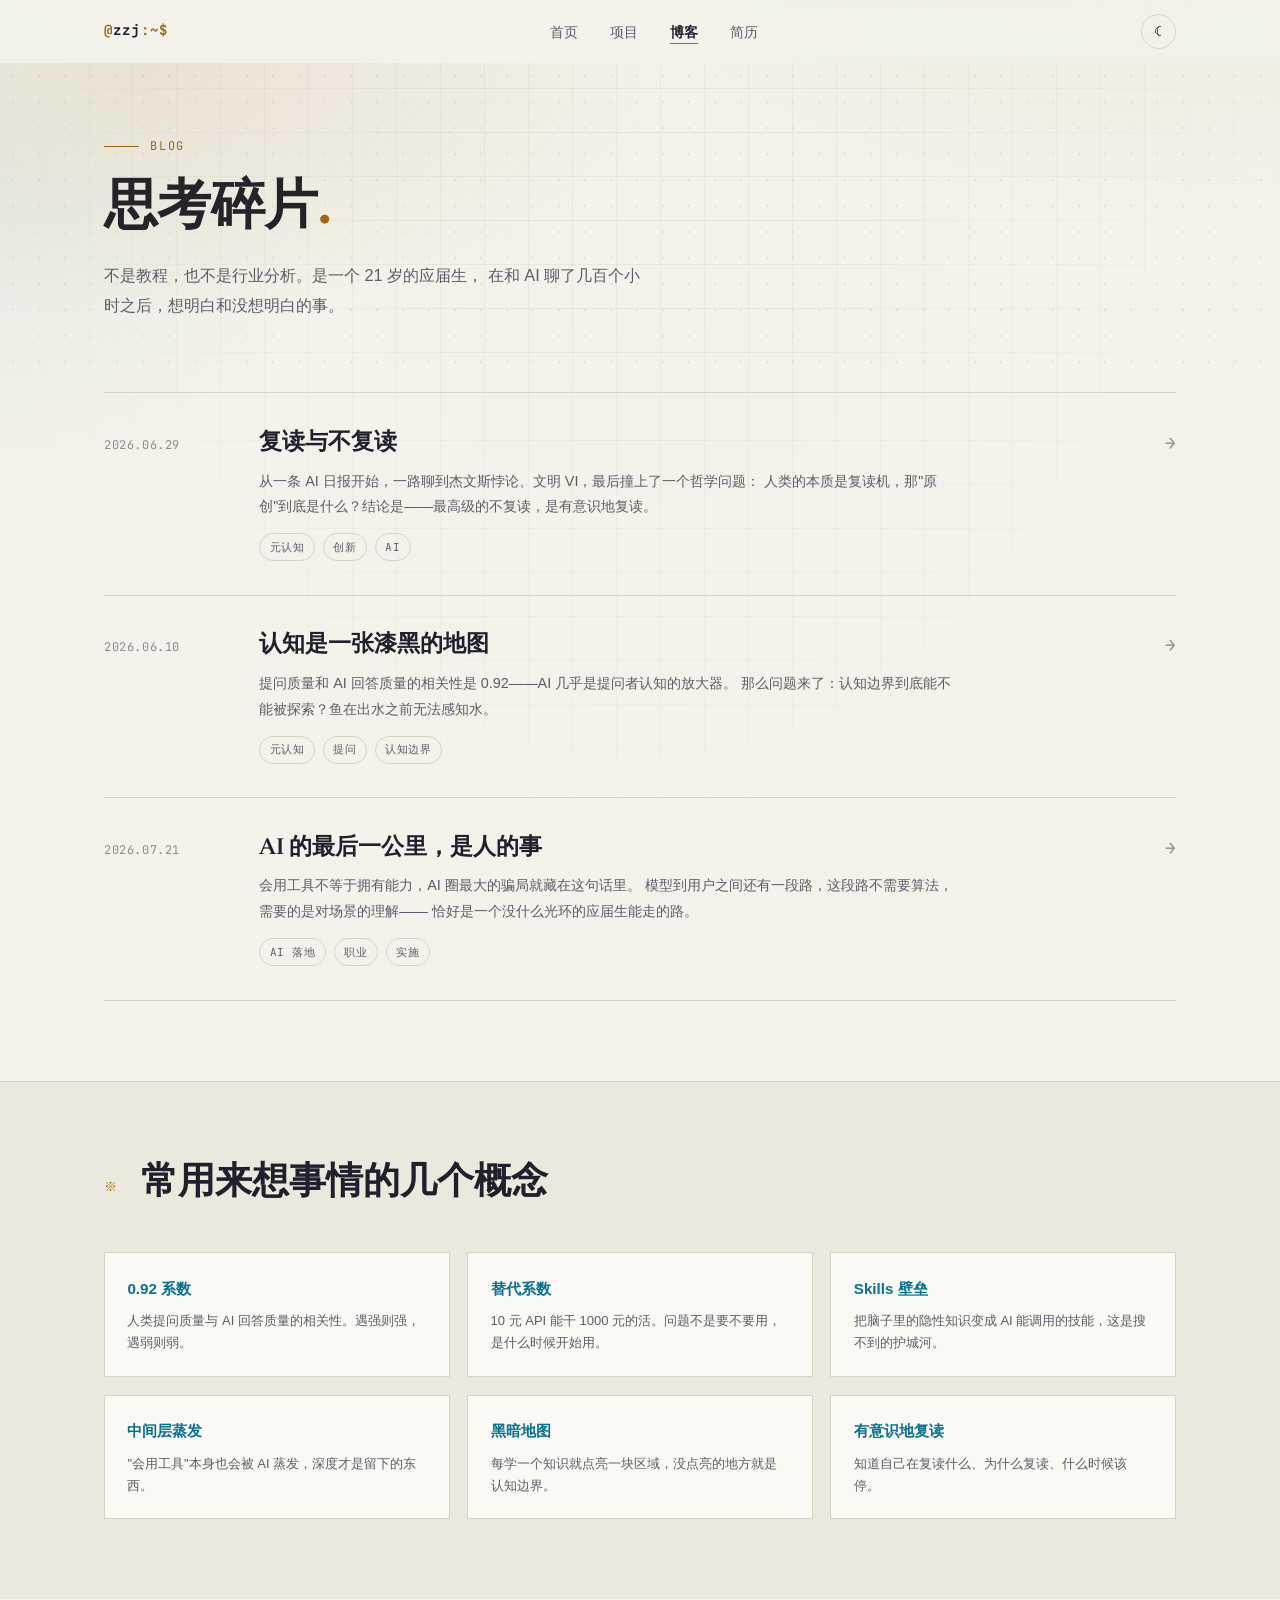
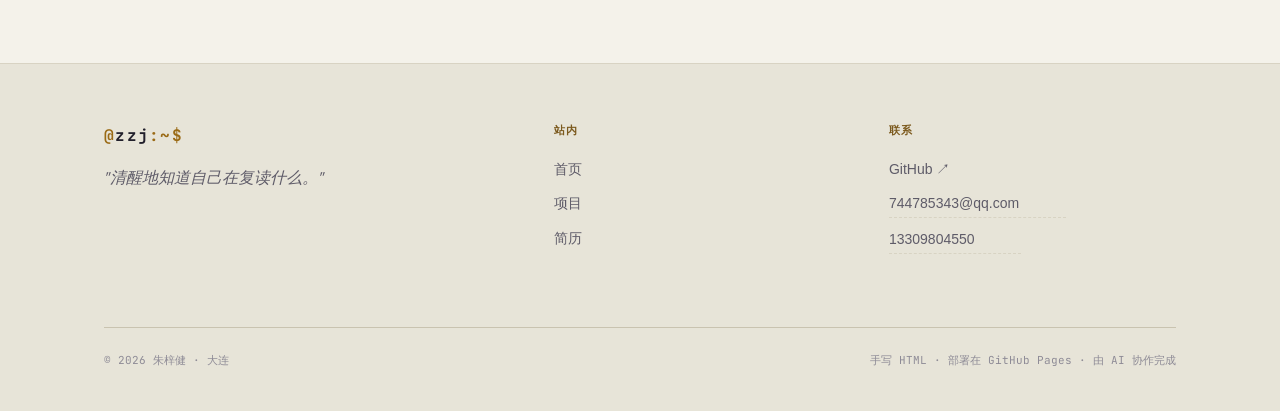
==== blog.html @ af749cda "feat: 默认白天模式 — head 启动脚本首屏前定主题，防闪烁" ====
<!DOCTYPE html>
<html lang="zh-CN">
<head>
<meta charset="UTF-8">
<meta name="viewport" content="width=device-width, initial-scale=1.0">
<title>博客 — 朱梓健</title>
<meta name="description" content="朱梓健的思考碎片：关于 AI、认知边界、复读与创新，以及一个普通人怎么在 Agent 时代找到自己的位置。">
<link rel="preconnect" href="https://fonts.googleapis.com">
<link rel="preconnect" href="https://fonts.gstatic.com" crossorigin>
<link href="https://fonts.googleapis.com/css2?family=Newsreader:ital,wght@0,500;0,600;1,400;1,500&family=JetBrains+Mono:wght@400;500;700&display=swap" rel="stylesheet">
<link rel="stylesheet" href="assets/style.css">
<script>
/* 主题启动：默认白天，记忆优先，?theme= 可强制预览（首屏渲染前执行，防闪烁） */
(function () {
  var t = null;
  try { t = localStorage.getItem("zzj-theme"); } catch (e) {}
  var q = new URLSearchParams(location.search).get("theme");
  document.documentElement.setAttribute("data-theme",
    (q === "light" || q === "dark") ? q : (t || "light"));
})();
</script>
</head>
<body data-page="blog">
<div id="progress"></div>

<nav class="nav">
  <div class="nav-inner">
    <a href="index.html" class="brand"><span class="at">@</span>zzj<span class="at">:~$</span></a>
    <ul class="nav-links">
      <li><a href="index.html" data-page="index">首页</a></li>
      <li><a href="projects.html" data-page="projects">项目</a></li>
      <li><a href="blog.html" data-page="blog">博客</a></li>
      <li><a href="resume.html" data-page="resume">简历</a></li>
    </ul>
    <button class="theme-toggle" id="theme-toggle" aria-label="切换黑白主题" title="切换黑白主题">
      <span class="icon i-moon">&#9790;</span><span class="icon i-sun">&#9728;</span>
    </button>
  </div>
</nav>

<header class="hero page-head">
  <div class="container">
    <p class="hero-eyebrow">Blog</p>
    <h1>思考碎片<span class="accent-dot">.</span></h1>
    <p class="hero-bio">
      不是教程，也不是行业分析。是一个 21 岁的应届生，
      在和 AI 聊了几百个小时之后，想明白和没想明白的事。
    </p>
  </div>
</header>

<section class="section flush">
  <div class="container">
    <ul class="post-list">
      <li class="reveal">
        <a href="blog/fudu.html">
          <div class="post-row">
            <span class="post-date">2026.06.29</span>
            <div>
              <h3>复读与不复读</h3>
              <p class="post-excerpt">
                从一条 AI 日报开始，一路聊到杰文斯悖论、文明 VI，最后撞上了一个哲学问题：
                人类的本质是复读机，那"原创"到底是什么？结论是——最高级的不复读，是有意识地复读。
              </p>
              <div class="post-tags"><span class="tag">元认知</span><span class="tag">创新</span><span class="tag">AI</span></div>
            </div>
            <span class="post-arrow">→</span>
          </div>
        </a>
      </li>
      <li class="reveal" style="--d:.1s">
        <a href="blog/map.html">
          <div class="post-row">
            <span class="post-date">2026.06.10</span>
            <div>
              <h3>认知是一张漆黑的地图</h3>
              <p class="post-excerpt">
                提问质量和 AI 回答质量的相关性是 0.92——AI 几乎是提问者认知的放大器。
                那么问题来了：认知边界到底能不能被探索？鱼在出水之前无法感知水。
              </p>
              <div class="post-tags"><span class="tag">元认知</span><span class="tag">提问</span><span class="tag">认知边界</span></div>
            </div>
            <span class="post-arrow">→</span>
          </div>
        </a>
      </li>
      <li class="reveal" style="--d:.2s">
        <a href="blog/last-mile.html">
          <div class="post-row">
            <span class="post-date">2026.07.21</span>
            <div>
              <h3>AI 的最后一公里，是人的事</h3>
              <p class="post-excerpt">
                会用工具不等于拥有能力，AI 圈最大的骗局就藏在这句话里。
                模型到用户之间还有一段路，这段路不需要算法，需要的是对场景的理解——
                恰好是一个没什么光环的应届生能走的路。
              </p>
              <div class="post-tags"><span class="tag">AI 落地</span><span class="tag">职业</span><span class="tag">实施</span></div>
            </div>
            <span class="post-arrow">→</span>
          </div>
        </a>
      </li>
    </ul>
  </div>
</section>

<section class="section tinted">
  <div class="container">
    <div class="sec-head reveal">
      <span class="sec-num">※</span>
      <h2 class="sec-title">常用来想事情的几个概念</h2>
    </div>
    <div class="concept-grid">
      <div class="concept reveal" style="--d:.02s"><h4>0.92 系数</h4><p>人类提问质量与 AI 回答质量的相关性。遇强则强，遇弱则弱。</p></div>
      <div class="concept reveal" style="--d:.06s"><h4>替代系数</h4><p>10 元 API 能干 1000 元的活。问题不是要不要用，是什么时候开始用。</p></div>
      <div class="concept reveal" style="--d:.1s"><h4>Skills 壁垒</h4><p>把脑子里的隐性知识变成 AI 能调用的技能，这是搜不到的护城河。</p></div>
      <div class="concept reveal" style="--d:.14s"><h4>中间层蒸发</h4><p>"会用工具"本身也会被 AI 蒸发，深度才是留下的东西。</p></div>
      <div class="concept reveal" style="--d:.18s"><h4>黑暗地图</h4><p>每学一个知识就点亮一块区域，没点亮的地方就是认知边界。</p></div>
      <div class="concept reveal" style="--d:.22s"><h4>有意识地复读</h4><p>知道自己在复读什么、为什么复读、什么时候该停。</p></div>
    </div>
  </div>
</section>

<footer class="footer">
  <div class="footer-inner">
    <div>
      <span class="brand"><span class="at">@</span>zzj<span class="at">:~$</span></span>
      <p class="footer-motto">"清醒地知道自己在复读什么。"</p>
    </div>
    <div>
      <h5>站内</h5>
      <ul>
        <li><a href="index.html">首页</a></li>
        <li><a href="projects.html">项目</a></li>
        <li><a href="resume.html">简历</a></li>
      </ul>
    </div>
    <div>
      <h5>联系</h5>
      <ul>
        <li><a href="https://github.com/SaltedFish-ZZJ" target="_blank" rel="noopener">GitHub ↗</a></li>
        <li><button class="copy-btn" data-copy="744785343@qq.com" title="点击复制邮箱">744785343@qq.com</button></li>
        <li><button class="copy-btn" data-copy="13309804550" title="点击复制电话">13309804550</button></li>
      </ul>
    </div>
    <div class="footer-bottom" style="grid-column: 1 / -1;">
      <span>© <span id="year">2026</span> 朱梓健 · 大连</span>
      <span>手写 HTML · 部署在 GitHub Pages · 由 AI 协作完成</span>
    </div>
  </div>
</footer>

<button id="to-top" aria-label="返回顶部">↑</button>
<script src="assets/main.js"></script>
</body>
</html>
---- assets/style.css ----
/* ============================================================
   朱梓健 · 个人站 — 深夜终端 · 金 / 青 / 荧光绿
   显示: Newsreader (衬线标题) · 正文: 系统无衬线 · 等宽: JetBrains Mono
   ============================================================ */

:root {
  color-scheme: dark;
  --bg: #14141f;
  --bg-2: #191928;
  --card: #1c1c2e;
  --term-bg: #0d0d17;
  --footer-bg: #0e0e17;
  --line: #2b2b42;
  --line-2: #22223a;
  --line-gold: rgba(226, 180, 95, .16);
  --gold-line-hover: rgba(226, 180, 95, .5);
  --cyan-line: rgba(86, 200, 232, .45);
  --cyan-link-line: rgba(86, 200, 232, .4);
  --ink: #eceadf;
  --txt: #c9c6d6;
  --ink-2: #a09db2;
  --ink-3: #6f6c84;
  --gold: #e2b45f;
  --gold-dim: #9a7c42;
  --gold-soft: rgba(226, 180, 95, .07);
  --gold-glow: rgba(226, 180, 95, .055);
  --hero-glow: rgba(226, 180, 95, .08);
  --cyan-glow: rgba(86, 200, 232, .045);
  --cyan: #56c8e8;
  --cyan-soft: rgba(86, 200, 232, .09);
  --green: #00ff87;
  --rose: #e94560;
  --btn-ink: #171310;
  --sel-ink: #171310;
  --grid-dot: rgba(236, 234, 223, .024);
  --hero-dot: rgba(236, 234, 223, .05);
  --row-hover: rgba(226, 180, 95, .045);
  --nav-bg: rgba(20, 20, 31, .82);
  --nav-bg-scrolled: rgba(14, 14, 23, .92);
  --term-txt: #e3e0d3;
  --term-dim: #a7a4b9;
  --term-line: #22223a;
  --term-shadow: 0 30px 90px rgba(0, 0, 0, .55), 0 0 70px rgba(226, 180, 95, .06);
  --term-shadow-hover: 0 36px 100px rgba(0, 0, 0, .6), 0 0 90px rgba(226, 180, 95, .1);
  --term-border-hover: rgba(226, 180, 95, .34);
  --shadow-lift: 0 18px 44px rgba(0, 0, 0, .5), 0 2px 10px rgba(0, 0, 0, .4);
  --shadow-nav: 0 8px 30px rgba(0, 0, 0, .35);
  --shadow-ghost: 0 10px 26px rgba(0, 0, 0, .35);
  --shadow-btn: 0 10px 30px rgba(226, 180, 95, .28);
  --shadow-float: 0 6px 18px rgba(0, 0, 0, .4);
  --scroll-thumb: #2b2b42;
  --scroll-thumb-hover: #3a3a58;
  --font-display: "Newsreader", "Songti SC", "Noto Serif SC", serif;
  --font-body: -apple-system, "Segoe UI", "PingFang SC", "Microsoft YaHei", "Helvetica Neue", sans-serif;
  --font-mono: "JetBrains Mono", "Cascadia Code", Consolas, "SF Mono", monospace;
  --ease: cubic-bezier(.22, .61, .21, 1);
}

/* ── 浅色主题：纸白日间模式。终端卡片恒为夜间（终端本来就是黑的）── */
[data-theme="light"] {
  color-scheme: light;
  --bg: #f4f2ea;
  --bg-2: #ebe8dd;
  --card: #faf9f3;
  --footer-bg: #e7e4d8;
  --line: #d8d3c3;
  --line-2: #c9c3b0;
  --line-gold: rgba(154, 106, 21, .2);
  --gold-line-hover: rgba(154, 106, 21, .55);
  --cyan-line: rgba(11, 111, 143, .5);
  --cyan-link-line: rgba(11, 111, 143, .45);
  --ink: #211f2b;
  --txt: #47444f;
  --ink-2: #5e5b68;
  --ink-3: #8e8b96;
  --gold: #9a6a15;
  --gold-dim: #7c5a1e;
  --gold-soft: rgba(154, 106, 21, .08);
  --gold-glow: rgba(154, 106, 21, .06);
  --hero-glow: rgba(154, 106, 21, .1);
  --cyan-glow: rgba(11, 111, 143, .05);
  --cyan: #0b6f8f;
  --cyan-soft: rgba(11, 111, 143, .1);
  --btn-ink: #fdf6e7;
  --sel-ink: #fdf6e7;
  --grid-dot: rgba(33, 31, 43, .05);
  --hero-dot: rgba(33, 31, 43, .07);
  --row-hover: rgba(154, 106, 21, .06);
  --nav-bg: rgba(244, 242, 234, .85);
  --nav-bg-scrolled: rgba(235, 232, 221, .95);
  --term-shadow: 0 26px 70px rgba(43, 36, 20, .3), 0 0 60px rgba(154, 106, 21, .14);
  --term-shadow-hover: 0 32px 84px rgba(43, 36, 20, .36), 0 0 80px rgba(154, 106, 21, .18);
  --term-border-hover: rgba(154, 106, 21, .5);
  --shadow-lift: 0 16px 38px rgba(43, 36, 20, .14), 0 2px 8px rgba(43, 36, 20, .08);
  --shadow-nav: 0 8px 24px rgba(43, 36, 20, .12);
  --shadow-ghost: 0 10px 24px rgba(43, 36, 20, .14);
  --shadow-btn: 0 10px 26px rgba(154, 106, 21, .32);
  --shadow-float: 0 6px 16px rgba(43, 36, 20, .18);
  --scroll-thumb: #c8c2ae;
  --scroll-thumb-hover: #a9a28b;
}

* { margin: 0; padding: 0; box-sizing: border-box; }

html { scroll-behavior: smooth; }

body {
  font-family: var(--font-body);
  background: var(--bg);
  background-image:
    radial-gradient(58rem 30rem at 88% -8%, var(--gold-glow), transparent 60%),
    radial-gradient(46rem 28rem at -8% 24%, var(--cyan-glow), transparent 60%);
  background-attachment: fixed;
  color: var(--ink);
  font-size: 1.0625rem;
  line-height: 1.85;
  -webkit-font-smoothing: antialiased;
  transition: background-color .45s var(--ease), color .45s var(--ease);
}

/* 全局网格底纹 */
body::before {
  content: ""; position: fixed; inset: 0; z-index: -1; pointer-events: none;
  background-image:
    linear-gradient(var(--grid-dot) 1px, transparent 1px),
    linear-gradient(90deg, var(--grid-dot) 1px, transparent 1px);
  background-size: 44px 44px;
  -webkit-mask-image: radial-gradient(ellipse at 50% 0%, #000 25%, transparent 78%);
  mask-image: radial-gradient(ellipse at 50% 0%, #000 25%, transparent 78%);
}

::selection { background: var(--gold); color: var(--sel-ink); }

::-webkit-scrollbar { width: 10px; }
::-webkit-scrollbar-track { background: var(--bg); }
::-webkit-scrollbar-thumb { background: var(--scroll-thumb); border-radius: 8px; }
::-webkit-scrollbar-thumb:hover { background: var(--scroll-thumb-hover); }

a { color: inherit; text-decoration: none; }
:focus-visible { outline: 2px solid var(--gold); outline-offset: 3px; border-radius: 2px; }

.container { max-width: 70rem; margin: 0 auto; padding: 0 1.5rem; }

/* ── 阅读进度条 ── */
#progress {
  position: fixed; top: 0; left: 0; height: 2px; width: 100%;
  background: linear-gradient(90deg, var(--gold), var(--cyan));
  transform: scaleX(0); transform-origin: left;
  z-index: 300; transition: transform .1s linear;
}

/* ── 导航 ── */
.nav {
  position: sticky; top: 0; z-index: 200;
  background: var(--nav-bg);
  backdrop-filter: blur(12px);
  border-bottom: 1px solid transparent;
  transition: border-color .35s, background .35s, box-shadow .35s;
}
.nav.scrolled {
  border-bottom-color: var(--line-gold);
  background: var(--nav-bg-scrolled);
  box-shadow: var(--shadow-nav);
}
.nav-inner {
  max-width: 70rem; margin: 0 auto; padding: 0 1.5rem;
  height: 3.9rem; display: flex; align-items: center; justify-content: space-between;
}
.brand {
  font-family: var(--font-mono); font-size: .875rem; font-weight: 700;
  letter-spacing: .08em; color: var(--ink);
}
.brand .at { color: var(--gold); }
.nav-links { display: flex; gap: 2rem; list-style: none; }
.nav-links a {
  font-size: .875rem; color: var(--ink-2); position: relative; padding: .3rem 0;
  background-image: linear-gradient(var(--gold), var(--gold));
  background-size: 0% 1.5px; background-position: 0 100%; background-repeat: no-repeat;
  transition: background-size .3s var(--ease), color .3s;
}
.nav-links a:hover, .nav-links a.active { color: var(--ink); background-size: 100% 1.5px; }
.nav-links a.active { font-weight: 600; }
@media (max-width: 560px) {
  .nav-links { gap: 1.1rem; }
  .nav-links a { font-size: .8125rem; }
  .brand { font-size: .75rem; }
}

/* ── Hero ── */
.hero {
  padding: 6rem 0 5.5rem;
  background-image: radial-gradient(var(--hero-dot) 1px, transparent 1px);
  background-size: 26px 26px;
  position: relative;
}
.hero::before {
  content: ""; position: absolute; inset: 0; pointer-events: none;
  background: radial-gradient(52rem 26rem at 12% 0%, var(--hero-glow), transparent 62%);
}
.hero-grid {
  display: grid; grid-template-columns: 1.02fr .98fr; gap: 4.5rem; align-items: center;
  position: relative;
}
.hero-eyebrow {
  font-family: var(--font-mono); font-size: .75rem; letter-spacing: .14em;
  color: var(--gold); text-transform: uppercase; margin-bottom: 1.4rem;
  display: flex; align-items: center; gap: .7rem;
}
.hero-eyebrow::before { content: ""; width: 2.2rem; height: 1px; background: var(--gold); }
.hero h1 {
  font-family: var(--font-display); font-weight: 600;
  font-size: clamp(3rem, 7vw, 4.9rem); line-height: 1.12; letter-spacing: -.01em;
}
.hero h1 .accent-dot { color: var(--gold); }
.hero-role {
  margin-top: 1.2rem; font-size: 1.05rem; color: var(--ink-2);
  display: flex; align-items: center; gap: .8rem; flex-wrap: wrap;
}
.hero-role .sep { width: 4px; height: 4px; border-radius: 50%; background: var(--ink-3); }
.hero-bio { margin-top: 1.8rem; max-width: 34rem; color: var(--ink-2); font-size: 1.02rem; }
.hero-bio strong { color: var(--ink); font-weight: 600; }
.hero-cta { margin-top: 2.4rem; display: flex; gap: 1rem; flex-wrap: wrap; }

/* 子页页头 */
.page-head { padding: 4.5rem 0 3.5rem; }
.page-head h1 { font-size: clamp(2.4rem, 5vw, 3.4rem); }
.page-head .hero-bio { margin-top: 1.2rem; }

.btn {
  display: inline-flex; align-items: center; gap: .55rem;
  font-family: var(--font-mono); font-size: .8125rem; letter-spacing: .05em;
  padding: .72rem 1.35rem; border: 1px solid var(--gold);
  background: var(--gold); color: var(--btn-ink); font-weight: 700;
  transition: transform .25s var(--ease), box-shadow .25s var(--ease), background .25s, color .25s, border-color .25s;
  cursor: pointer;
}
.btn:hover { transform: translateY(-2px); box-shadow: var(--shadow-btn); }
.btn-ghost { background: transparent; color: var(--ink); border-color: var(--line); font-weight: 500; }
.btn-ghost:hover { border-color: var(--gold); color: var(--gold); box-shadow: var(--shadow-ghost); }

/* ── 终端卡片 ── */
.term {
  background: var(--term-bg); border: 1px solid var(--line-gold); border-radius: 12px;
  box-shadow: var(--term-shadow);
  overflow: hidden; position: relative;
  transform: rotate(.6deg);
  transition: transform .5s var(--ease), box-shadow .5s var(--ease), border-color .5s;
}
.term:hover {
  transform: rotate(0deg) translateY(-4px);
  border-color: var(--term-border-hover);
  box-shadow: var(--term-shadow-hover);
}
.term::after {
  content: ""; position: absolute; inset: 0; pointer-events: none; border-radius: inherit;
  background: repeating-linear-gradient(0deg, rgba(255, 255, 255, .012) 0 1px, transparent 1px 4px);
}
.term-bar {
  display: flex; align-items: center; gap: .45rem;
  padding: .75rem 1.1rem; border-bottom: 1px solid var(--term-line);
}
.term-dot { width: 11px; height: 11px; border-radius: 50%; opacity: .85; }
.term-dot:nth-child(1) { background: var(--rose); }
.term-dot:nth-child(2) { background: var(--gold); }
.term-dot:nth-child(3) { background: var(--green); }
.term-title {
  margin-left: auto; margin-right: auto;
  font-family: var(--font-mono); font-size: .6875rem; color: var(--ink-3);
}
.term-body {
  padding: 1.3rem 1.4rem 1.5rem;
  font-family: var(--font-mono); font-size: .85rem; line-height: 1.95;
  color: var(--term-txt); min-height: 300px;
}
.term-body .line { white-space: pre-wrap; word-break: break-all; }
.t-prompt { color: var(--green); }
.t-cmd { color: var(--ink); }
.t-out { color: var(--term-dim); }
.t-key { color: var(--gold); }
.caret {
  display: inline-block; width: .55em; height: 1.05em; margin-left: 2px;
  background: var(--green); vertical-align: text-bottom;
  animation: blink 1.05s steps(1) infinite;
}
@keyframes blink { 50% { opacity: 0; } }

/* ── 通用区块 ── */
.section { padding: 5rem 0; border-top: 1px solid var(--line); }
.section.tinted { background: var(--bg-2); }
.section.flush { border-top: none; padding-top: 1rem; }
.sec-head {
  display: flex; align-items: baseline; gap: 1.4rem; margin-bottom: 2.8rem;
}
.sec-num {
  font-family: var(--font-mono); font-size: .8125rem; color: var(--gold);
  letter-spacing: .1em; transform: translateY(-2px);
}
.sec-title {
  font-family: var(--font-display); font-weight: 600;
  font-size: clamp(1.65rem, 3.2vw, 2.3rem); line-height: 1.25;
}
.sec-link {
  margin-left: auto; font-family: var(--font-mono); font-size: .8125rem;
  color: var(--ink-2); white-space: nowrap;
  transition: color .25s;
}
.sec-link:hover { color: var(--gold); }
.sec-link .arr { display: inline-block; transition: transform .25s var(--ease); }
.sec-link:hover .arr { transform: translateX(4px); }

/* ── 此刻正在做 ── */
.now-strip {
  display: grid; grid-template-columns: repeat(3, 1fr); gap: 1.25rem;
}
.now-item {
  border: 1px solid var(--line); background: var(--card);
  padding: 1.5rem 1.6rem; position: relative;
  transition: border-color .3s, transform .3s var(--ease), box-shadow .3s var(--ease);
}
.now-item:hover { border-color: var(--gold-line-hover); transform: translateY(-3px); box-shadow: var(--shadow-lift); }
.now-tag {
  font-family: var(--font-mono); font-size: .6875rem; letter-spacing: .1em;
  color: var(--cyan); text-transform: uppercase;
}
.now-item h3 { font-size: 1.02rem; font-weight: 600; margin: .55rem 0 .4rem; }
.now-item p { font-size: .875rem; color: var(--ink-2); line-height: 1.75; }
@media (max-width: 760px) { .now-strip { grid-template-columns: 1fr; } }

/* ── 项目卡片 ── */
.proj-grid { display: grid; grid-template-columns: 1fr 1fr; gap: 1.4rem; }
.proj {
  border: 1px solid var(--line); background: var(--card);
  padding: 1.9rem 2rem 1.7rem; position: relative; overflow: hidden;
  transition: border-color .35s, transform .35s var(--ease), box-shadow .35s var(--ease);
}
.proj::after {
  content: ""; position: absolute; left: 0; top: 0; height: 3px; width: 0;
  background: linear-gradient(90deg, var(--gold), var(--cyan));
  transition: width .45s var(--ease);
}
.proj:hover { border-color: var(--gold-line-hover); transform: translateY(-4px); box-shadow: var(--shadow-lift); }
.proj:hover::after { width: 100%; }
.proj-top { display: flex; align-items: baseline; justify-content: space-between; gap: 1rem; }
.proj-num { font-family: var(--font-mono); font-size: .75rem; color: var(--ink-3); }
.proj h3 { font-size: 1.15rem; font-weight: 650; line-height: 1.4; }
.proj h3 a { transition: color .25s; }
.proj h3 a:hover { color: var(--gold); }
.proj-desc { margin-top: .7rem; font-size: .9rem; color: var(--ink-2); line-height: 1.8; }
.proj-desc strong { color: var(--ink); font-weight: 600; }
.proj-desc code {
  font-family: var(--font-mono); font-size: .8em; color: var(--cyan);
  background: var(--cyan-soft); padding: .1em .4em; border-radius: 4px;
}
.proj-foot { margin-top: 1.3rem; display: flex; align-items: center; gap: .6rem; flex-wrap: wrap; }
.tag {
  font-family: var(--font-mono); font-size: .6875rem; letter-spacing: .04em;
  border: 1px solid var(--line); padding: .18rem .6rem; border-radius: 999px;
  color: var(--ink-2); transition: border-color .25s, color .25s, background .25s;
}
.proj:hover .tag { border-color: var(--cyan-line); color: var(--cyan); background: var(--cyan-soft); }
.proj-link {
  margin-left: auto; font-family: var(--font-mono); font-size: .75rem; color: var(--cyan);
  display: inline-flex; align-items: center; gap: .35rem;
}
.proj-link .arr { transition: transform .25s var(--ease); }
.proj-link:hover .arr { transform: translate(3px, -3px); }
@media (max-width: 760px) { .proj-grid { grid-template-columns: 1fr; } }

/* 方法论卡片 */
.method-grid { display: grid; grid-template-columns: repeat(3, 1fr); gap: 1.4rem; }
.method {
  border: 1px solid var(--line); background: var(--card); padding: 1.9rem 1.8rem;
  transition: border-color .35s, transform .35s var(--ease), box-shadow .35s var(--ease);
}
.method:hover { border-color: var(--gold-line-hover); transform: translateY(-4px); box-shadow: var(--shadow-lift); }
.method .glyph {
  font-family: var(--font-display); font-style: italic; font-size: 1.9rem;
  color: var(--gold); line-height: 1; margin-bottom: 1rem; display: block;
}
.method h3 { font-size: 1.08rem; font-weight: 650; }
.method p { margin-top: .6rem; font-size: .875rem; color: var(--ink-2); line-height: 1.8; }
.method-quote {
  margin-top: 1rem; padding-top: 1rem; border-top: 1px dashed var(--line);
  font-family: var(--font-display); font-style: italic; font-size: .95rem; color: var(--ink);
}
@media (max-width: 900px) { .method-grid { grid-template-columns: 1fr; } }

/* ── 技术栈条 ── */
.stack {
  margin-top: 3.2rem; padding-top: 2.2rem; border-top: 1px dashed var(--line);
  display: flex; flex-wrap: wrap; gap: .7rem; align-items: center;
}
.stack-label { font-family: var(--font-mono); font-size: .75rem; color: var(--ink-3); letter-spacing: .1em; margin-right: .4rem; }
.stack .tag:hover { border-color: var(--cyan-line); color: var(--cyan); }

/* ── 博客列表 ── */
.post-list { list-style: none; }
.post-row {
  display: grid; grid-template-columns: 7.5rem 1fr auto; gap: 2.2rem;
  padding: 2.1rem 0; border-top: 1px solid var(--line); align-items: baseline;
  transition: padding-left .3s var(--ease);
}
.post-list li:last-child .post-row { border-bottom: 1px solid var(--line); }
.post-row:hover { padding-left: .8rem; }
.post-date { font-family: var(--font-mono); font-size: .75rem; color: var(--ink-3); letter-spacing: .05em; }
.post-row h3 {
  font-family: var(--font-display); font-weight: 600; font-size: 1.45rem; line-height: 1.4;
  transition: color .25s;
}
.post-row:hover h3 { color: var(--gold); }
.post-excerpt { margin-top: .5rem; font-size: .9rem; color: var(--ink-2); line-height: 1.8; max-width: 44rem; }
.post-tags { margin-top: .8rem; display: flex; gap: .5rem; flex-wrap: wrap; }
.post-arrow {
  font-family: var(--font-mono); color: var(--ink-3); font-size: 1.1rem;
  transition: transform .3s var(--ease), color .3s;
}
.post-row:hover .post-arrow { transform: translateX(6px); color: var(--gold); }
@media (max-width: 700px) {
  .post-row { grid-template-columns: 1fr; gap: .6rem; padding: 1.7rem 0; }
  .post-arrow { display: none; }
}

/* 概念卡片 */
.concept-grid { display: grid; grid-template-columns: repeat(3, 1fr); gap: 1.1rem; }
.concept {
  border: 1px solid var(--line); background: var(--card); padding: 1.35rem 1.4rem;
  transition: border-color .3s, transform .3s var(--ease), box-shadow .3s var(--ease);
}
.concept:hover { border-color: var(--cyan-line); transform: translateY(-3px); box-shadow: var(--shadow-lift); }
.concept h4 { font-size: .95rem; font-weight: 650; color: var(--cyan); }
.concept p { margin-top: .45rem; font-size: .8125rem; color: var(--ink-2); line-height: 1.7; }
@media (max-width: 860px) { .concept-grid { grid-template-columns: 1fr 1fr; } }
@media (max-width: 560px) { .concept-grid { grid-template-columns: 1fr; } }

/* ── 文章页 ── */
.post-page { padding: 5rem 0 4rem; }
.post-wrap { max-width: 44rem; margin: 0 auto; }
.post-meta {
  display: flex; align-items: center; gap: 1.1rem; flex-wrap: wrap;
  font-family: var(--font-mono); font-size: .75rem; color: var(--ink-3);
  letter-spacing: .05em; margin-bottom: 1.6rem;
}
.post-meta .tag { font-size: .625rem; }
.post-wrap > h1 {
  font-family: var(--font-display); font-weight: 600;
  font-size: clamp(1.95rem, 4.5vw, 2.7rem); line-height: 1.3; letter-spacing: -.005em;
}
.post-lede {
  margin-top: 1.3rem; font-family: var(--font-display); font-style: italic;
  font-size: 1.15rem; color: var(--ink-2); line-height: 1.8;
  padding-left: 1.2rem; border-left: 2px solid var(--gold);
}
.post-body { margin-top: 2.8rem; }
.post-body > p, .post-body > ul, .post-body > ol { margin-bottom: 1.4rem; }
.post-body p { color: var(--txt); }
.post-body a {
  color: var(--cyan); border-bottom: 1px solid var(--cyan-link-line);
  transition: border-color .25s;
}
.post-body a:hover { border-bottom-color: var(--cyan); }
.post-body h2 {
  font-family: var(--font-display); font-weight: 600; font-size: 1.42rem; color: var(--ink);
  margin: 2.9rem 0 1.1rem; padding-left: .9rem;
  border-left: 3px solid var(--gold); line-height: 1.4;
}
.post-body h3 { font-size: 1.1rem; font-weight: 650; margin: 2rem 0 .8rem; }
.post-body strong { color: var(--ink); font-weight: 650; }
.post-body ul, .post-body ol { padding-left: 1.4rem; }
.post-body li { margin-bottom: .45rem; color: var(--txt); }
.post-body li::marker { color: var(--gold); }
.post-body blockquote {
  margin: 2rem 0; padding: 1.1rem 1.5rem;
  border-left: 2px solid var(--gold); background: var(--gold-soft);
  font-family: var(--font-display); font-style: italic; font-size: 1.12rem;
  color: var(--ink); line-height: 1.8;
}
.post-body blockquote p { margin: 0; color: var(--ink); }
.post-body code {
  font-family: var(--font-mono); font-size: .84em; color: var(--cyan);
  background: var(--cyan-soft); padding: .12em .4em; border-radius: 4px;
}
.post-body pre {
  margin: 1.8rem 0; padding: 1.3rem 1.5rem; overflow-x: auto;
  background: var(--term-bg); border: 1px solid var(--term-line); border-radius: 10px;
  color: var(--term-txt);
  font-family: var(--font-mono); font-size: .8125rem; line-height: 1.9;
}
.post-body pre code { background: none; padding: 0; color: inherit; font-size: 1em; }
.post-body table {
  width: 100%; border-collapse: collapse; margin: 1.8rem 0; font-size: .9rem;
}
.post-body th {
  font-family: var(--font-mono); font-size: .72rem; letter-spacing: .08em;
  text-transform: uppercase; text-align: left; color: var(--gold);
  border-bottom: 2px solid var(--line); padding: .6rem .8rem;
}
.post-body td { border-bottom: 1px solid var(--line-2); padding: .65rem .8rem; color: var(--txt); vertical-align: top; }
.post-body tr:hover td { background: var(--row-hover); }
.post-body hr { border: none; margin: 3rem auto; text-align: center; }
.post-body hr::after { content: "· · ·"; color: var(--ink-3); letter-spacing: .6em; font-family: var(--font-display); }
.post-body .em-note {
  font-family: var(--font-display); font-style: italic; color: var(--ink-2); font-size: 1.02rem;
}
.post-nav {
  margin-top: 4rem; padding-top: 2rem; border-top: 1px solid var(--line);
  display: flex; justify-content: space-between; gap: 2rem; flex-wrap: wrap;
}
.post-nav a { font-family: var(--font-mono); font-size: .8125rem; color: var(--ink-2); transition: color .25s; }
.post-nav a:hover { color: var(--gold); }

/* ── 简历页 ── */
.resume-head { padding: 4.5rem 0 2.5rem; }
.resume-head h1 { font-family: var(--font-display); font-weight: 600; font-size: clamp(2.4rem, 5vw, 3.4rem); }
.resume-contact {
  margin-top: 1rem; display: flex; flex-wrap: wrap; gap: .5rem 1.6rem;
  font-family: var(--font-mono); font-size: .8125rem; color: var(--ink-2);
}
.resume-contact a { transition: color .25s; }
.resume-contact a:hover { color: var(--gold); }
.resume-bar { display: flex; gap: .9rem; margin-top: 1.8rem; }
.resume-section { padding: 2.6rem 0; border-top: 1px solid var(--line); }
.resume-section h2 {
  font-family: var(--font-display); font-weight: 600; font-size: 1.55rem; margin-bottom: 1.4rem;
}
.resume-item { margin-bottom: 1.8rem; }
.resume-item-head { display: flex; justify-content: space-between; align-items: baseline; gap: 1rem; flex-wrap: wrap; }
.resume-item-head h3 { font-size: 1.08rem; font-weight: 650; }
.resume-item-head .when { font-family: var(--font-mono); font-size: .75rem; color: var(--ink-3); }
.resume-item-head a { color: var(--cyan); }
.resume-item-head a:hover { color: var(--gold); }
.resume-item .sub { font-size: .85rem; color: var(--gold); font-family: var(--font-mono); margin: .15rem 0 .5rem; }
.resume-item ul { padding-left: 1.3rem; margin-top: .5rem; }
.resume-item li { font-size: .92rem; color: var(--txt); margin-bottom: .4rem; }
.resume-item li::marker { color: var(--gold); }
.resume-item p { color: var(--txt); }
.adv-grid { display: grid; grid-template-columns: 1fr 1fr; gap: 1rem 2rem; }
.adv-grid .adv { font-size: .92rem; color: var(--txt); }
.adv-grid .adv b { color: var(--ink); }
@media (max-width: 700px) { .adv-grid { grid-template-columns: 1fr; } }

.skills-table { width: 100%; border-collapse: collapse; font-size: .92rem; }
.skills-table th, .skills-table .sk-cat {
  font-weight: 650; width: 9rem; color: var(--ink);
  border-bottom: 1px solid var(--line); padding: .7rem .8rem; text-align: left; vertical-align: top;
}
.skills-table td { border-bottom: 1px solid var(--line); padding: .7rem .8rem; color: var(--txt); }
.skills-table tr:last-child th, .skills-table tr:last-child td { border-bottom: none; }
.resume-cols { display: grid; grid-template-columns: 1fr 1fr; gap: 0 4rem; }
@media (max-width: 760px) { .resume-cols { grid-template-columns: 1fr; gap: 2rem; } }

/* ── 页脚 ── */
.footer { background: var(--footer-bg); border-top: 1px solid var(--line); color: var(--ink-2); margin-top: 4rem; }
.footer-inner {
  max-width: 70rem; margin: 0 auto; padding: 3.5rem 1.5rem 2.5rem;
  display: grid; grid-template-columns: 1.4fr 1fr 1fr; gap: 3rem;
}
.footer .brand { color: var(--ink); font-size: 1rem; }
.footer-motto { margin-top: .9rem; font-family: var(--font-display); font-style: italic; font-size: 1rem; color: var(--ink-2); line-height: 1.7; }
.footer h5 {
  font-family: var(--font-mono); font-size: .6875rem; letter-spacing: .14em;
  text-transform: uppercase; color: var(--gold-dim); margin-bottom: 1rem;
}
.footer ul { list-style: none; }
.footer li { margin-bottom: .55rem; font-size: .875rem; }
.footer a { transition: color .25s; }
.footer a:hover { color: var(--gold); }
.footer-bottom {
  grid-column: 1 / -1;
  border-top: 1px solid var(--line-2); margin-top: 1rem;
  font-family: var(--font-mono); font-size: .6875rem; color: var(--ink-3);
  padding-top: 1.4rem; display: flex; justify-content: space-between; gap: 1rem; flex-wrap: wrap;
}
@media (max-width: 760px) { .footer-inner { grid-template-columns: 1fr; gap: 2rem; } }

/* ── 行内强调链接 ── */
.inline-link {
  color: var(--cyan); border-bottom: 1px solid var(--cyan-link-line);
  transition: border-color .25s;
}
.inline-link:hover { border-bottom-color: var(--cyan); }

/* ── 点击复制按钮（邮箱/电话）── */
.copy-btn {
  font: inherit; color: inherit; background: none; border: none; padding: 0;
  cursor: pointer; letter-spacing: inherit; text-align: left;
  border-bottom: 1px dashed var(--line);
  transition: color .25s, border-color .25s;
}
.copy-btn:hover { color: var(--gold); border-bottom-color: var(--gold); }
.copy-btn::after {
  content: "✓ 已复制"; margin-left: .4em; font-size: .72em;
  color: var(--green); opacity: 0; transition: opacity .25s;
}
.copy-btn.copied { color: var(--green); border-bottom-color: var(--green); }
.copy-btn.copied::after { opacity: 1; }

/* ── 黑白切换 ── */
.theme-toggle {
  width: 2.2rem; height: 2.2rem; flex: none;
  display: inline-flex; align-items: center; justify-content: center;
  border: 1px solid var(--line); border-radius: 50%;
  background: transparent; color: var(--ink-2);
  font-size: 1rem; line-height: 1; cursor: pointer;
  transition: border-color .3s, color .3s, transform .45s var(--ease);
}
.theme-toggle:hover { border-color: var(--gold); color: var(--gold); transform: rotate(35deg); }
.theme-toggle .icon { display: block; transition: opacity .3s, transform .45s var(--ease); }
.theme-toggle .i-moon,
[data-theme="light"] .theme-toggle .i-sun { opacity: 0; transform: scale(.4) rotate(-90deg); position: absolute; }
.theme-toggle .i-sun,
[data-theme="light"] .theme-toggle .i-moon { opacity: 1; transform: none; }
html.theme-fade, html.theme-fade *, html.theme-fade *::before, html.theme-fade *::after {
  transition: background-color .45s var(--ease), border-color .45s var(--ease), color .45s var(--ease), box-shadow .45s var(--ease) !important;
}
/* ── 返回顶部 ── */
#to-top {
  position: fixed; right: 1.6rem; bottom: 1.6rem; z-index: 250;
  width: 2.6rem; height: 2.6rem; border-radius: 50%;
  border: 1px solid var(--line); background: var(--card); color: var(--ink-2);
  font-family: var(--font-mono); cursor: pointer;
  opacity: 0; transform: translateY(10px); pointer-events: none;
  transition: opacity .3s, transform .3s var(--ease), border-color .25s, color .25s;
  box-shadow: var(--shadow-float);
}
#to-top.show { opacity: 1; transform: translateY(0); pointer-events: auto; }
#to-top:hover { border-color: var(--gold); color: var(--gold); }

/* ── 滚动显现 ── */
.reveal {
  opacity: 0; transform: translateY(20px);
  transition: opacity .7s var(--ease), transform .7s var(--ease);
  transition-delay: var(--d, 0s);
}
.reveal.in { opacity: 1; transform: none; }

@media (max-width: 900px) {
  .hero-grid { grid-template-columns: 1fr; gap: 3rem; }
  .hero { padding: 4rem 0 3.5rem; }
  .term { transform: none; }
}

/* ── 打印：强制浅色，简历可直接导出 PDF ── */
@media print {
  body { background: #fff !important; color: #111 !important; }
  body::before, .nav, .footer, #to-top, #progress, .resume-bar { display: none !important; }
  .section, .resume-section { padding: 1.2rem 0; border-color: #ddd !important; }
  h1, h2, h3, .resume-item-head h3 { color: #111 !important; }
  p, li, td, .adv, .resume-item p, .skills-table td, .resume-contact { color: #333 !important; }
  a { color: #111 !important; }
  .resume-item .sub { color: #8a6a1f !important; }
  .resume-section h2 { border: none; }
  .skills-table td, .skills-table th, .skills-table .sk-cat { border-color: #ddd !important; }
  .reveal { opacity: 1 !important; transform: none !important; }
  .term { box-shadow: none !important; }
}

@media (prefers-reduced-motion: reduce) {
  *, *::before, *::after { animation: none !important; transition: none !important; }
  html { scroll-behavior: auto; }
  .reveal { opacity: 1; transform: none; }
}
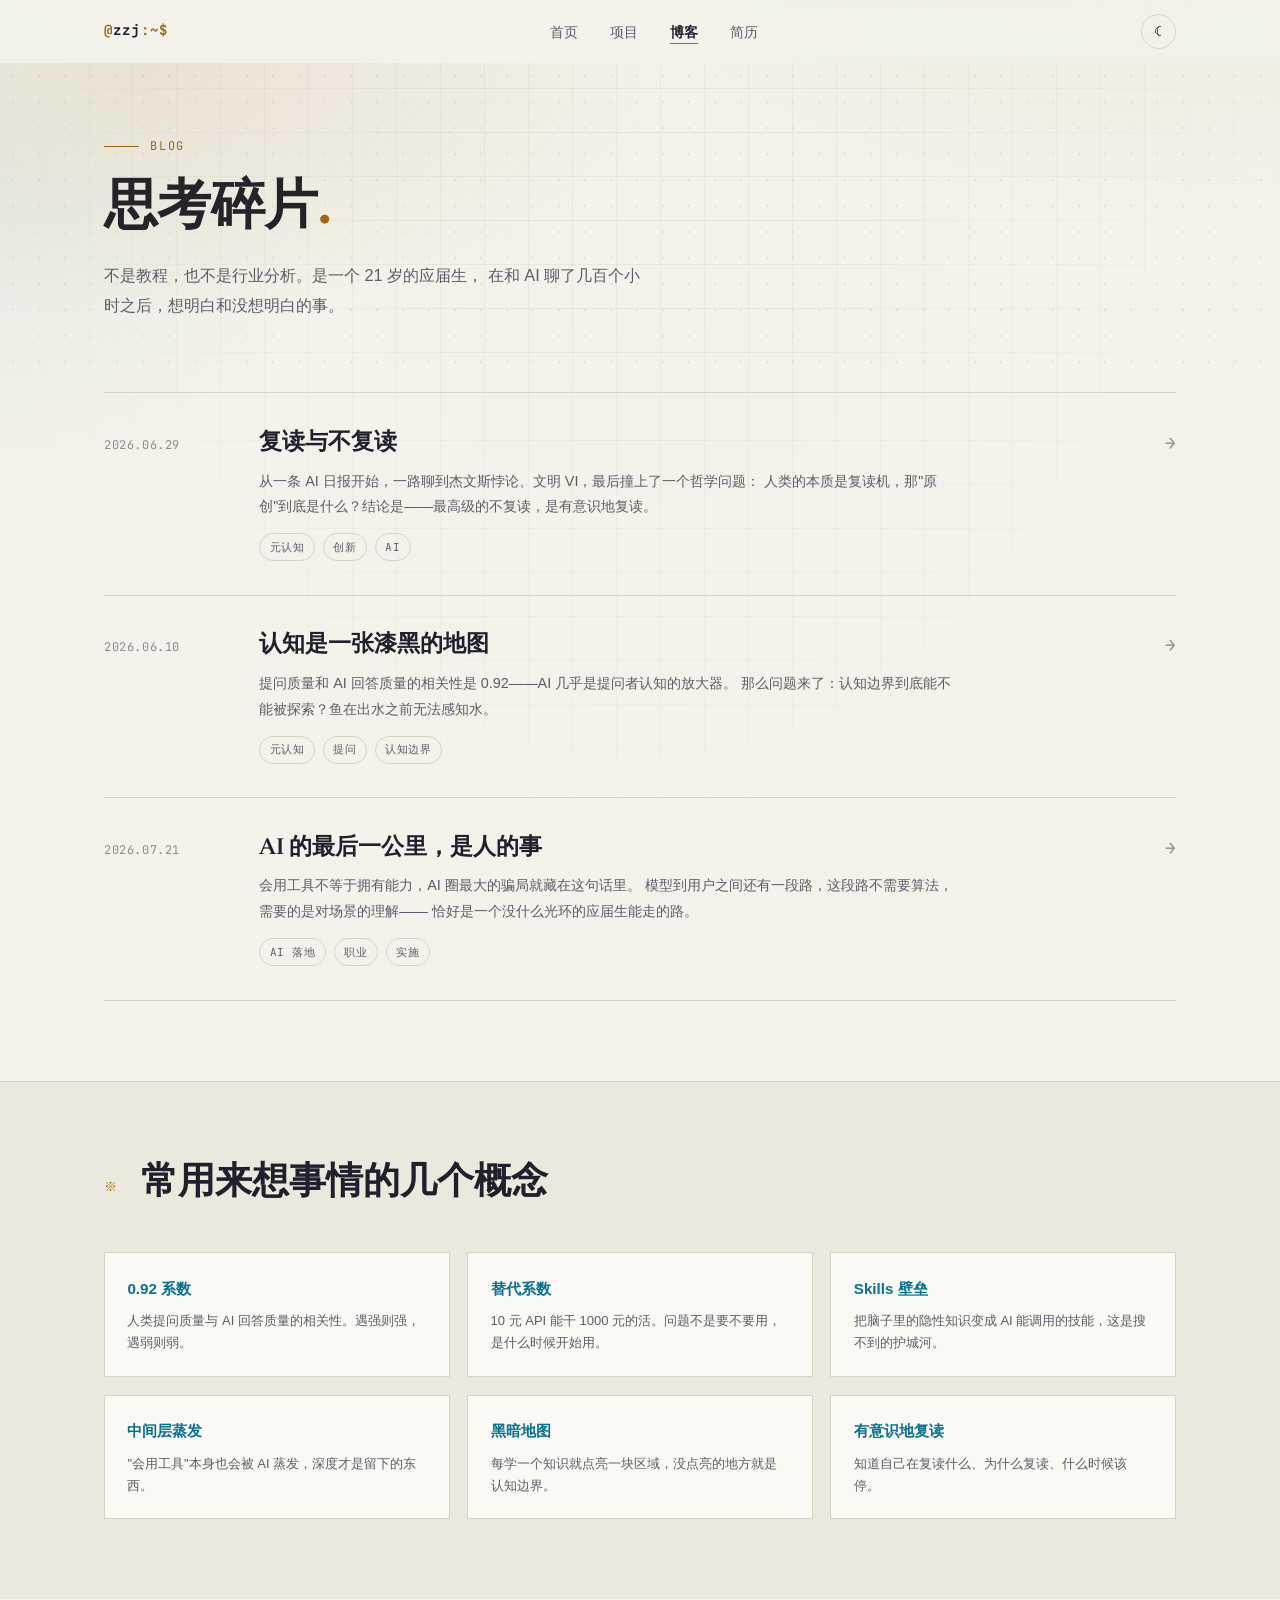
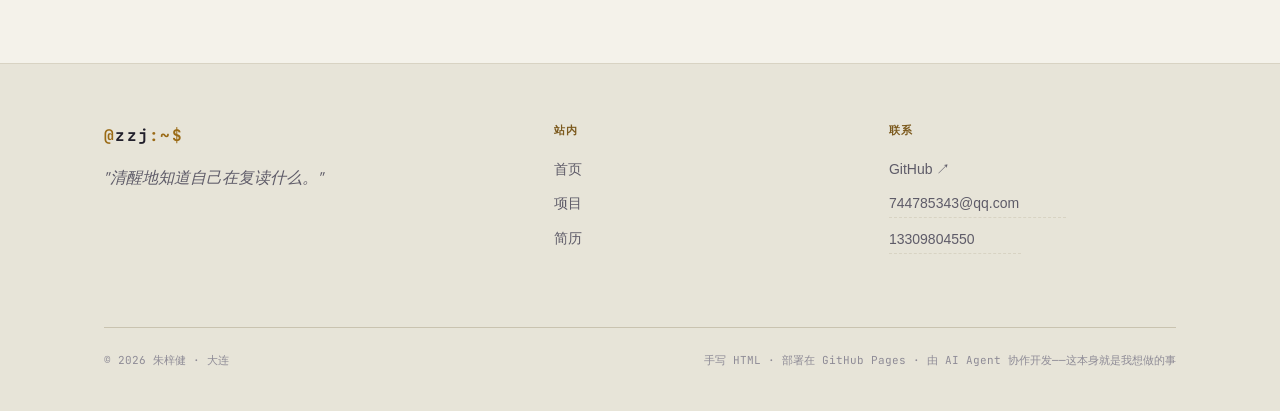
==== commit f556ecd2: "refactor: 全站重塑为 AI 应用/Agent 工作流定位 — 简历数字亮点条置顶+项目经验上移+每项目补'为什么做'，朋友反馈优化HR视角" ====
--- a/blog.html
+++ b/blog.html
@@ -146,7 +146,7 @@
     </div>
     <div class="footer-bottom" style="grid-column: 1 / -1;">
       <span>© <span id="year">2026</span> 朱梓健 · 大连</span>
-      <span>手写 HTML · 部署在 GitHub Pages · 由 AI 协作完成</span>
+      <span>手写 HTML · 部署在 GitHub Pages · 由 AI Agent 协作开发——这本身就是我想做的事</span>
     </div>
   </div>
 </footer>
--- a/assets/style.css
+++ b/assets/style.css
@@ -518,6 +518,41 @@
 .resume-contact a { transition: color .25s; }
 .resume-contact a:hover { color: var(--gold); }
 .resume-bar { display: flex; gap: .9rem; margin-top: 1.8rem; }
+
+/* ── 简历数字亮点条 ── */
+.resume-highlights {
+  display: grid; grid-template-columns: repeat(4, 1fr); gap: 1rem; margin-top: 2.2rem;
+}
+.hl-item {
+  background: var(--gold-soft); border: 1px solid var(--line-gold);
+  padding: 1rem 1.2rem; transition: transform .3s var(--ease), border-color .3s;
+}
+.hl-item:hover { transform: translateY(-2px); border-color: var(--gold-line-hover); }
+.hl-num {
+  display: block; font-family: var(--font-display); font-weight: 600;
+  font-size: 2.1rem; line-height: 1.15; color: var(--gold); letter-spacing: -.01em;
+}
+.hl-num em { font-style: normal; font-size: .55em; margin-left: .08em; }
+.hl-label {
+  display: block; margin-top: .3rem;
+  font-family: var(--font-mono); font-size: .68rem; line-height: 1.55;
+  letter-spacing: .03em; color: var(--ink-2);
+}
+@media (max-width: 760px) { .resume-highlights { grid-template-columns: 1fr 1fr; } }
+@media print {
+  .resume-highlights { gap: .5rem; margin-top: 1.2rem; }
+  .hl-item { background: #faf6ec !important; border-color: #ddd !important; padding: .6rem .8rem; }
+  .hl-num { color: #8a6a1f !important; font-size: 1.5rem; }
+  .hl-label { color: #666 !important; }
+}
+
+/* ── 项目"为什么做" ── */
+.proj-why {
+  font-size: .85rem; color: var(--ink-2); background: var(--gold-soft);
+  border-left: 2px solid var(--gold); padding: .55rem .9rem; margin: .6rem 0 .9rem;
+  line-height: 1.75;
+}
+.proj-why b { color: var(--gold-dim); font-weight: 650; }
 .resume-section { padding: 2.6rem 0; border-top: 1px solid var(--line); }
 .resume-section h2 {
   font-family: var(--font-display); font-weight: 600; font-size: 1.55rem; margin-bottom: 1.4rem;
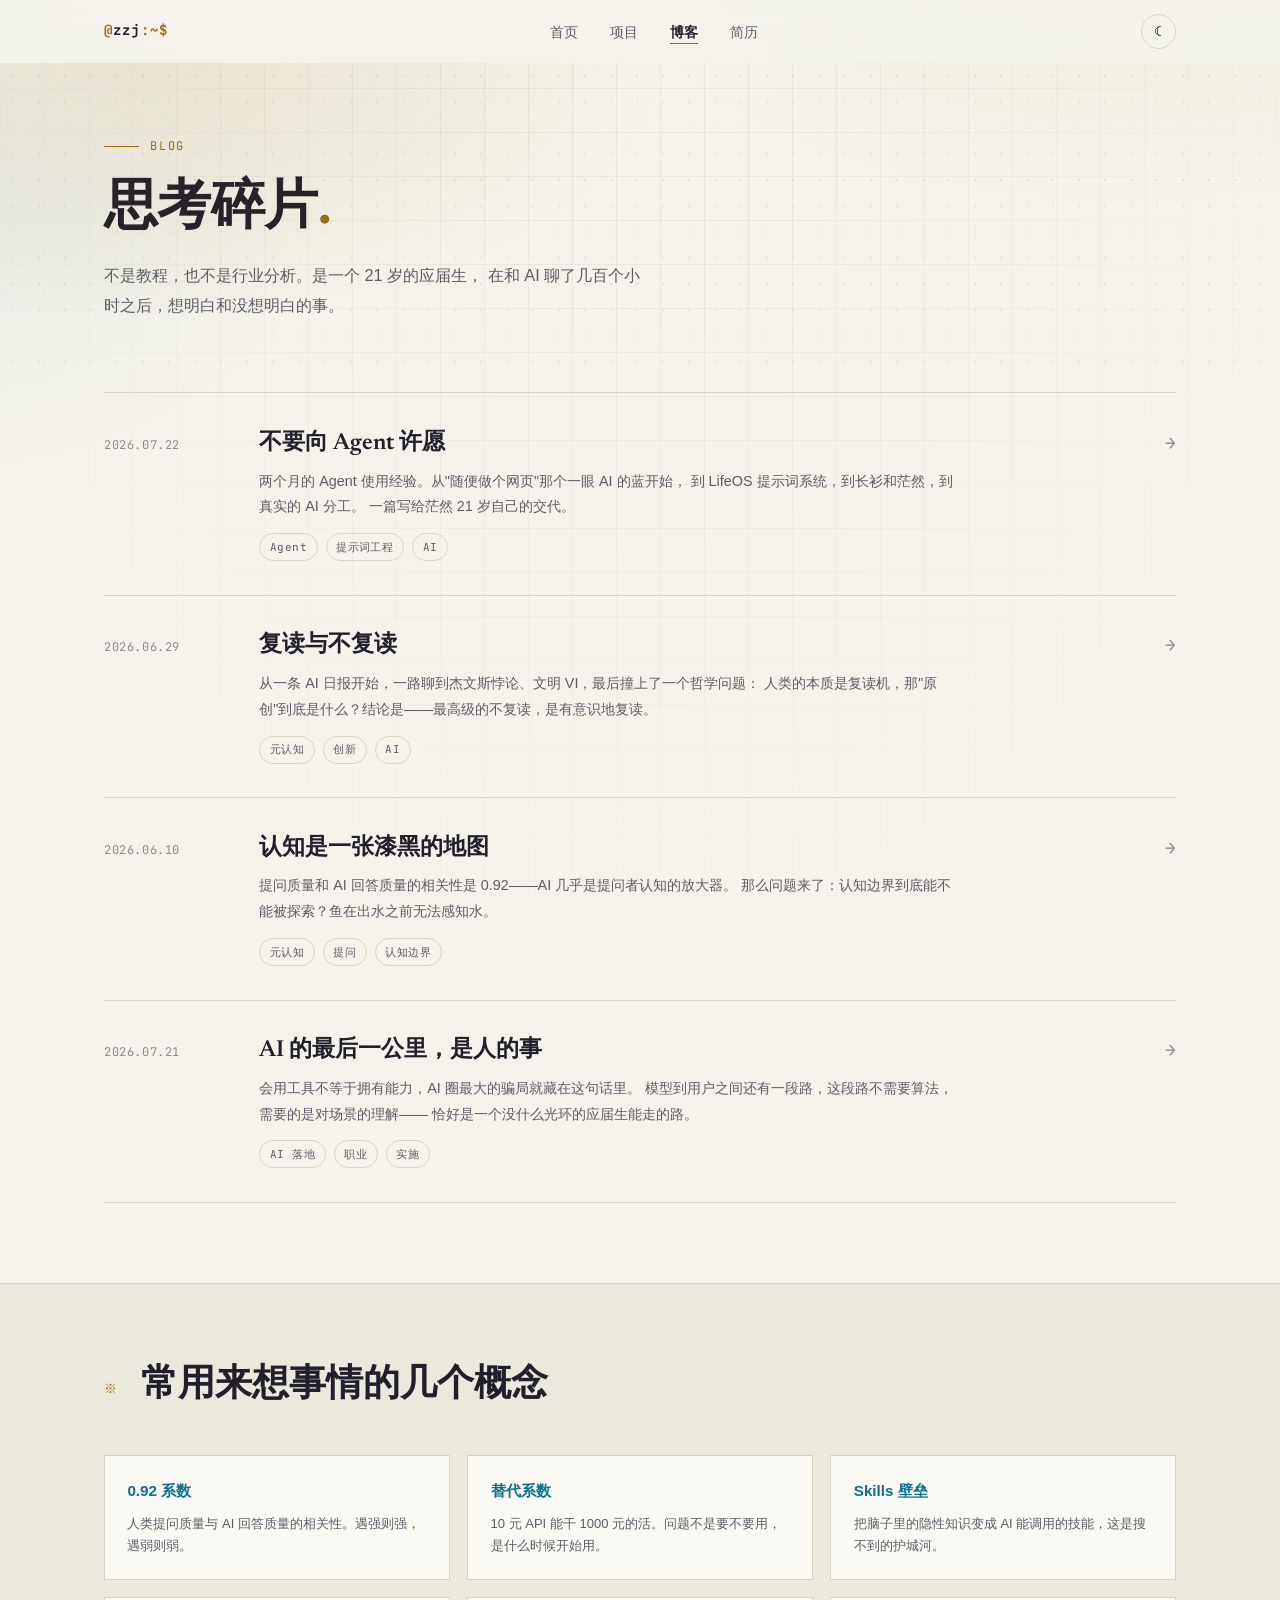
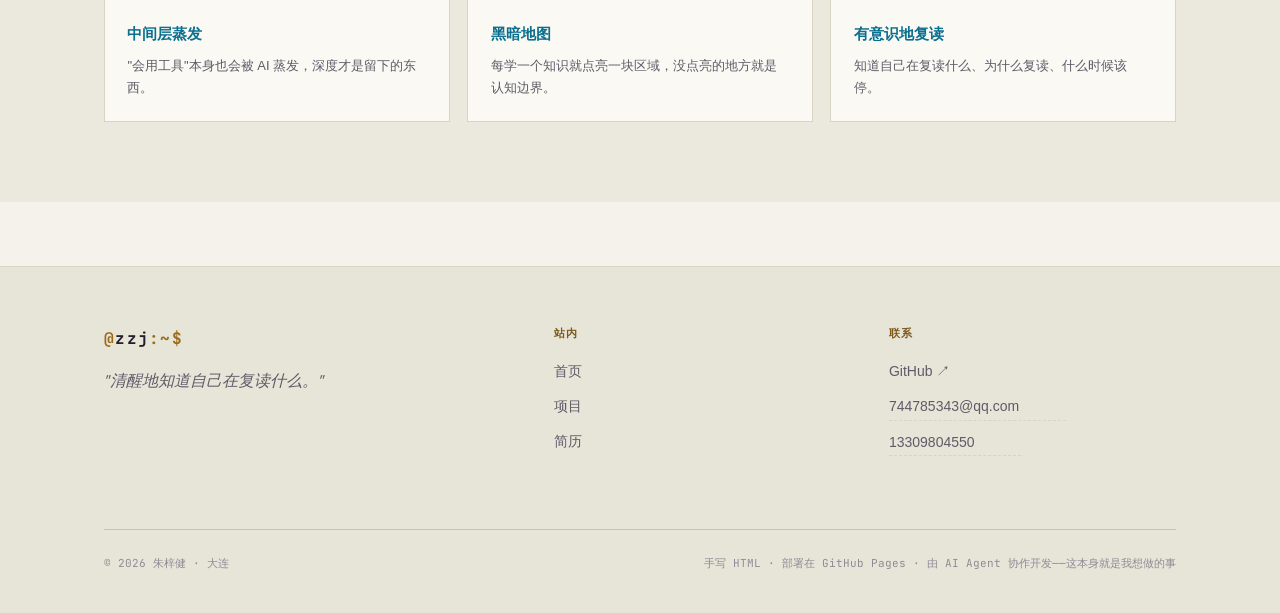
==== commit 84490990: "post: 不要向 Agent 许愿（№04，Agent经验+LifeOS+长衫+分工）" ====
--- a/blog.html
+++ b/blog.html
@@ -53,6 +53,23 @@
   <div class="container">
     <ul class="post-list">
       <li class="reveal">
+        <a href="blog/agent-no-wish.html">
+          <div class="post-row">
+            <span class="post-date">2026.07.22</span>
+            <div>
+              <h3>不要向 Agent 许愿</h3>
+              <p class="post-excerpt">
+                两个月的 Agent 使用经验。从"随便做个网页"那个一眼 AI 的蓝开始，
+                到 LifeOS 提示词系统，到长衫和茫然，到真实的 AI 分工。
+                一篇写给茫然 21 岁自己的交代。
+              </p>
+              <div class="post-tags"><span class="tag">Agent</span><span class="tag">提示词工程</span><span class="tag">AI</span></div>
+            </div>
+            <span class="post-arrow">→</span>
+          </div>
+        </a>
+      </li>
+      <li class="reveal" style="--d:.08s">
         <a href="blog/fudu.html">
           <div class="post-row">
             <span class="post-date">2026.06.29</span>
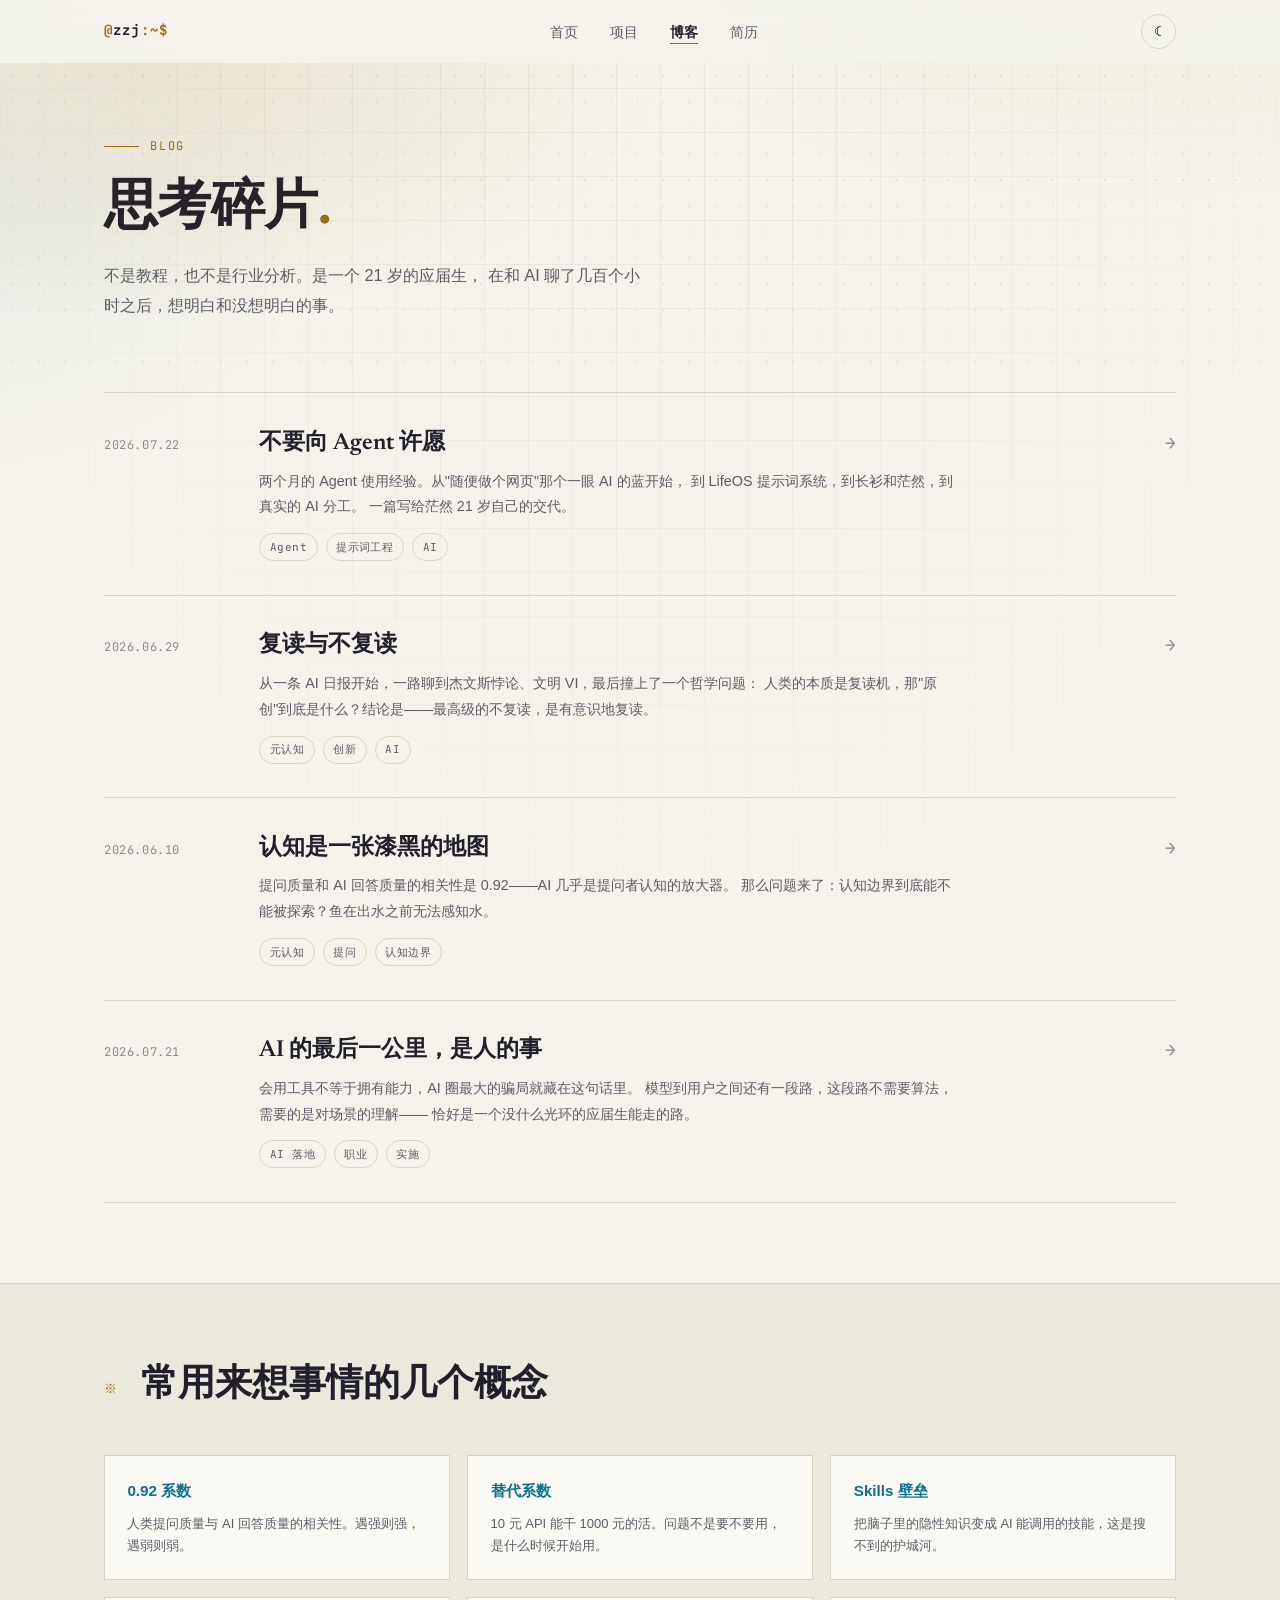
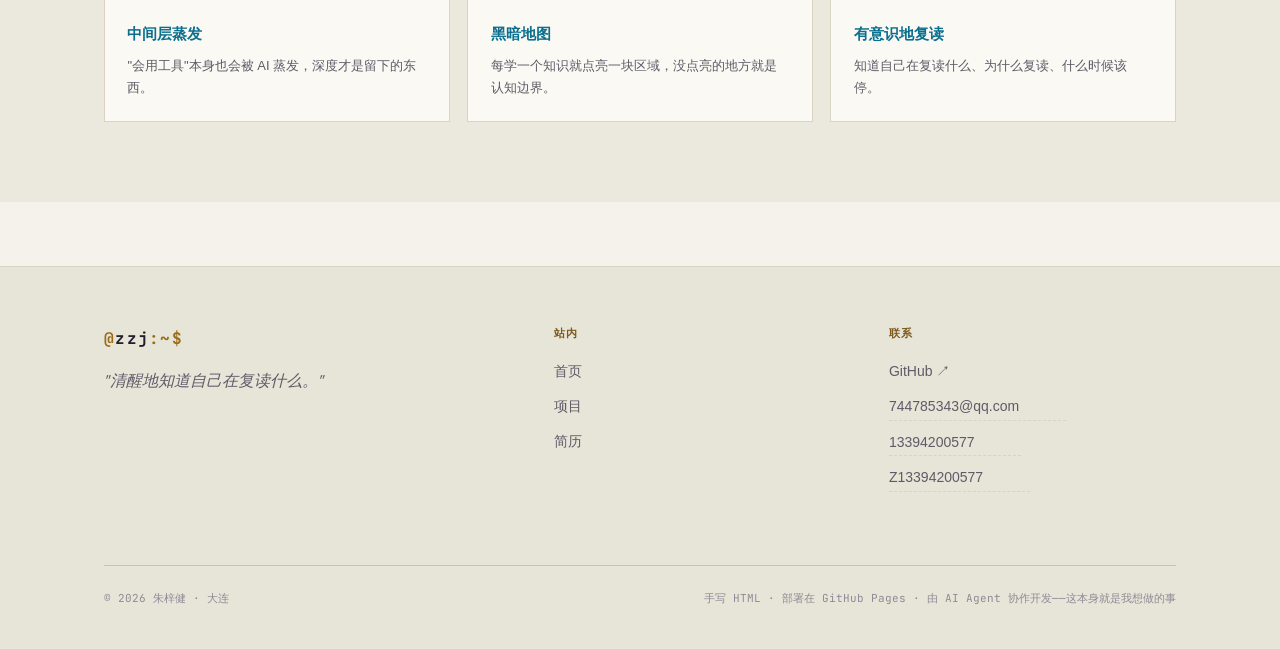
==== commit f97682fc: "fix: 改电话号码13309804550→13394200577 + 全站添加微信号Z13394200577" ====
--- a/blog.html
+++ b/blog.html
@@ -158,8 +158,9 @@
       <ul>
         <li><a href="https://github.com/SaltedFish-ZZJ" target="_blank" rel="noopener">GitHub ↗</a></li>
         <li><button class="copy-btn" data-copy="744785343@qq.com" title="点击复制邮箱">744785343@qq.com</button></li>
-        <li><button class="copy-btn" data-copy="13309804550" title="点击复制电话">13309804550</button></li>
-      </ul>
+        <li><button class="copy-btn" data-copy="13394200577" title="点击复制电话">13394200577</button></li>
+                <li><button class="copy-btn" data-copy="Z13394200577" title="点击复制微信">Z13394200577</button></li>
+              </ul>
     </div>
     <div class="footer-bottom" style="grid-column: 1 / -1;">
       <span>© <span id="year">2026</span> 朱梓健 · 大连</span>
--- a/assets/style.css
+++ b/assets/style.css
@@ -274,7 +274,7 @@
 }
 .term-body .line { white-space: pre-wrap; word-break: break-all; }
 .t-prompt { color: var(--green); }
-.t-cmd { color: var(--ink); }
+.t-cmd { color: var(--term-txt); }
 .t-out { color: var(--term-dim); }
 .t-key { color: var(--gold); }
 .caret {
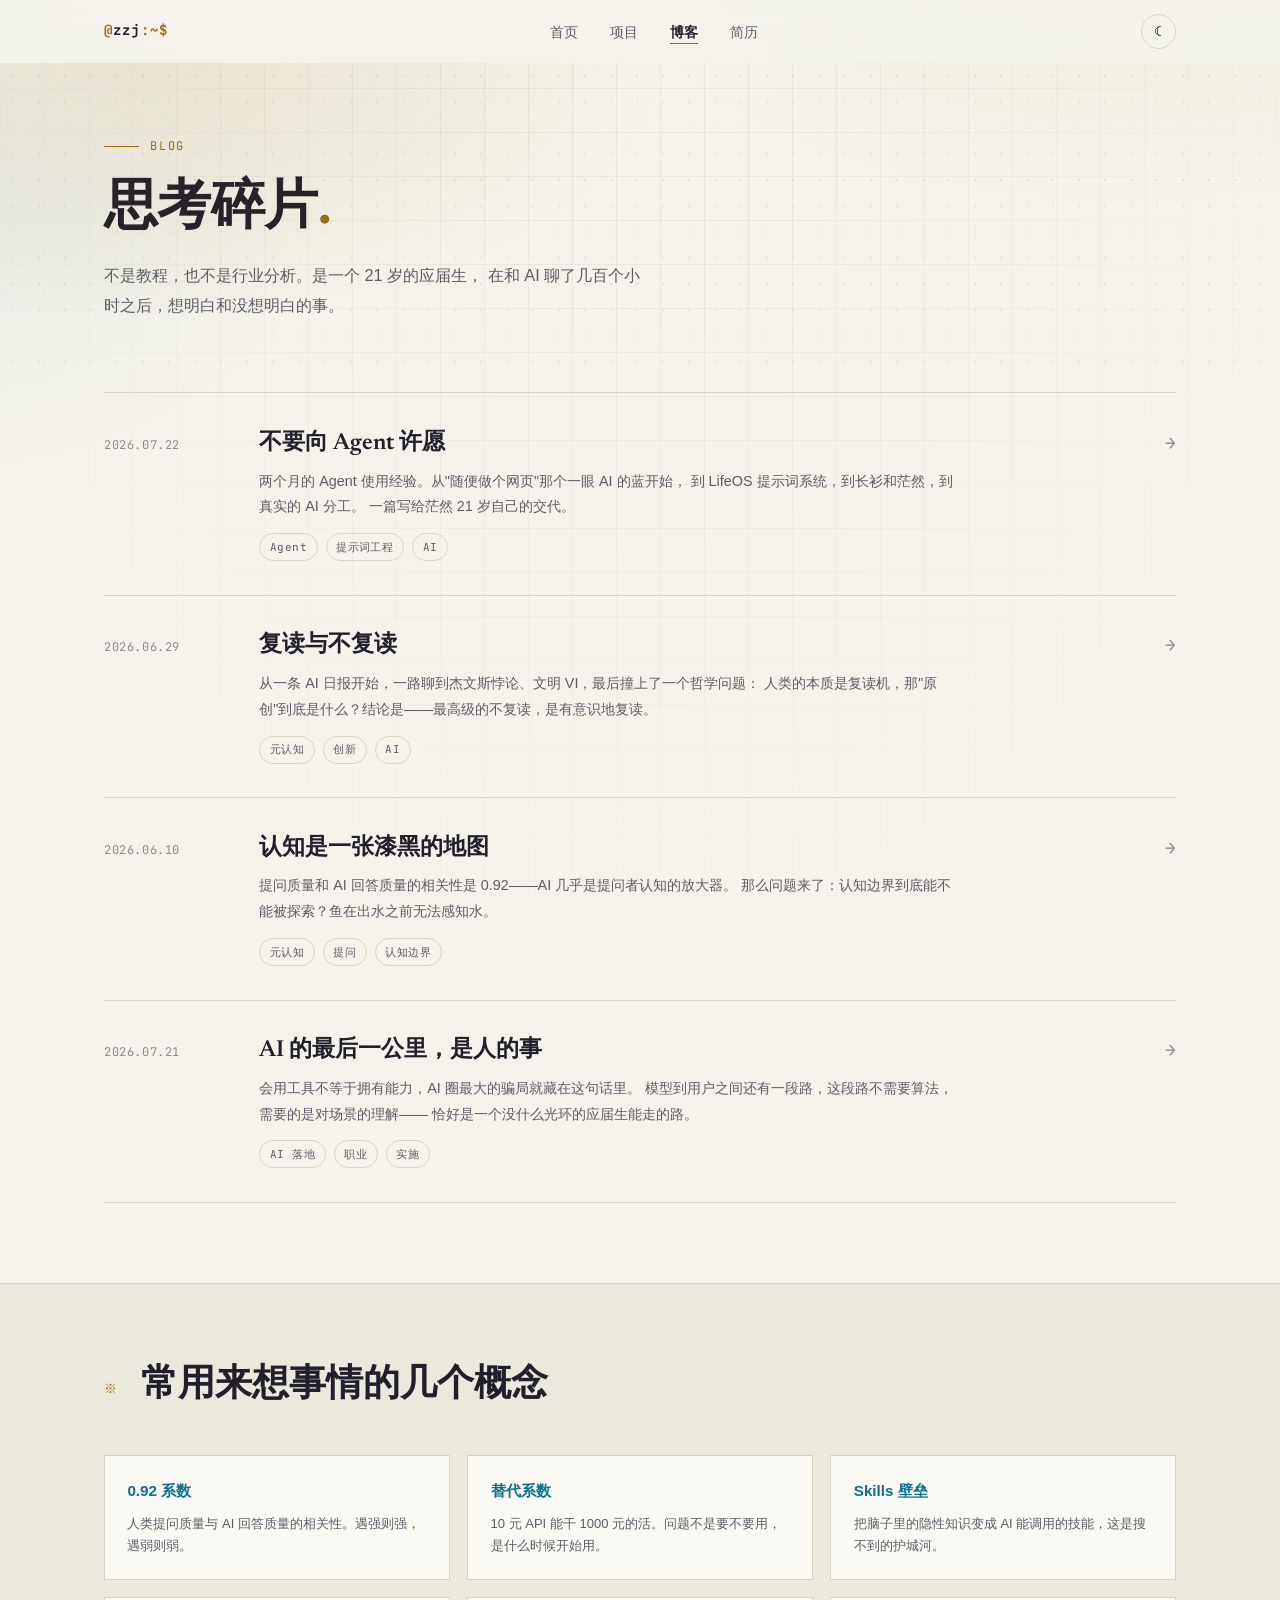
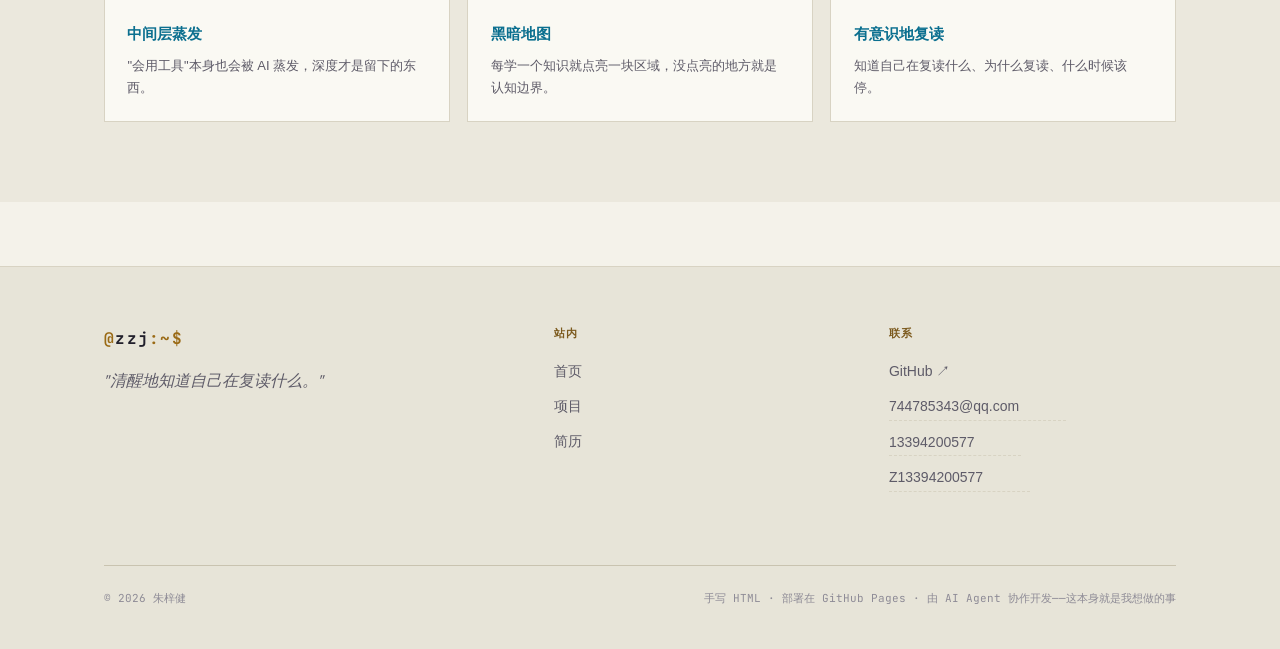
==== commit 23250ce7: "fix: 全站移除大连定位（页脚/招聘卡/简历/meta/终端）" ====
--- a/blog.html
+++ b/blog.html
@@ -163,7 +163,7 @@
               </ul>
     </div>
     <div class="footer-bottom" style="grid-column: 1 / -1;">
-      <span>© <span id="year">2026</span> 朱梓健 · 大连</span>
+      <span>© <span id="year">2026</span> 朱梓健</span>
       <span>手写 HTML · 部署在 GitHub Pages · 由 AI Agent 协作开发——这本身就是我想做的事</span>
     </div>
   </div>
--- a/assets/style.css
+++ b/assets/style.css
@@ -198,7 +198,7 @@
   background: radial-gradient(52rem 26rem at 12% 0%, var(--hero-glow), transparent 62%);
 }
 .hero-grid {
-  display: grid; grid-template-columns: 1.02fr .98fr; gap: 4.5rem; align-items: center;
+  display: grid; grid-template-columns: 1.15fr .85fr; gap: 4.5rem; align-items: center;
   position: relative;
 }
 .hero-eyebrow {
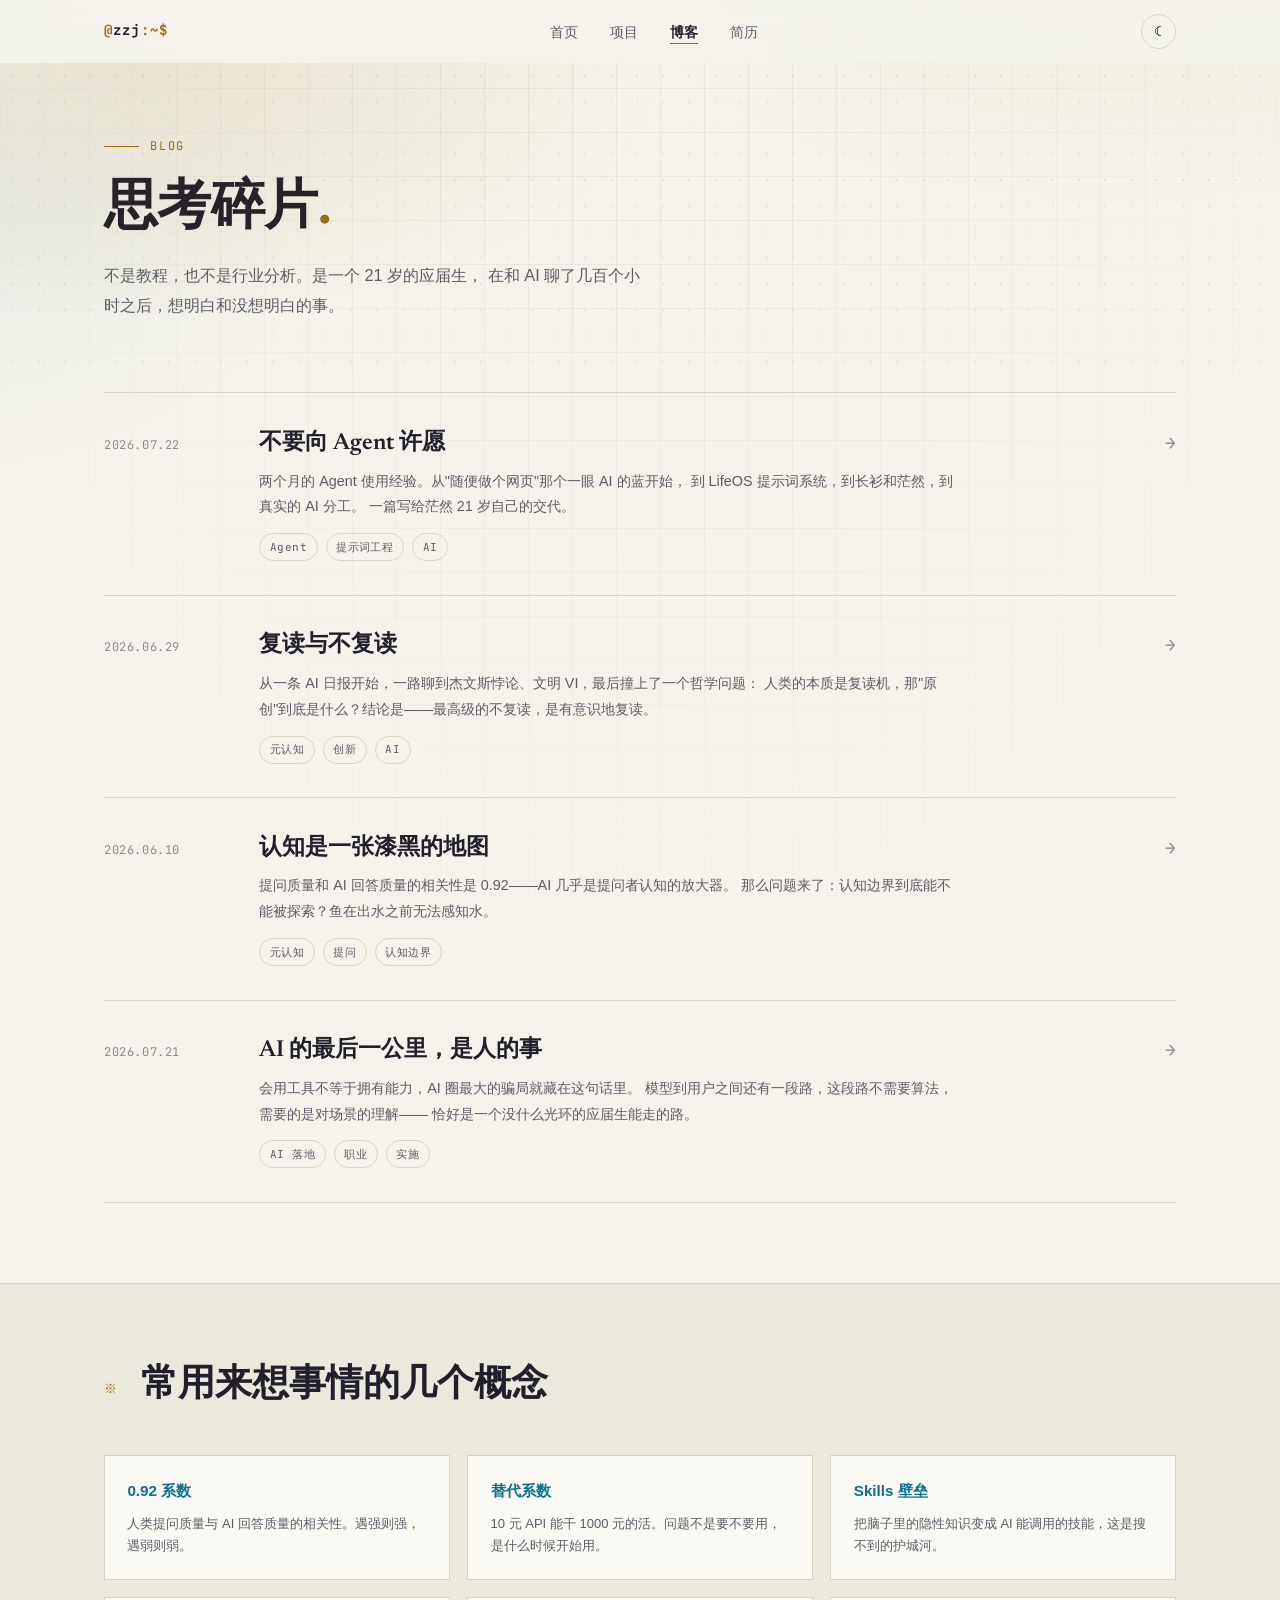
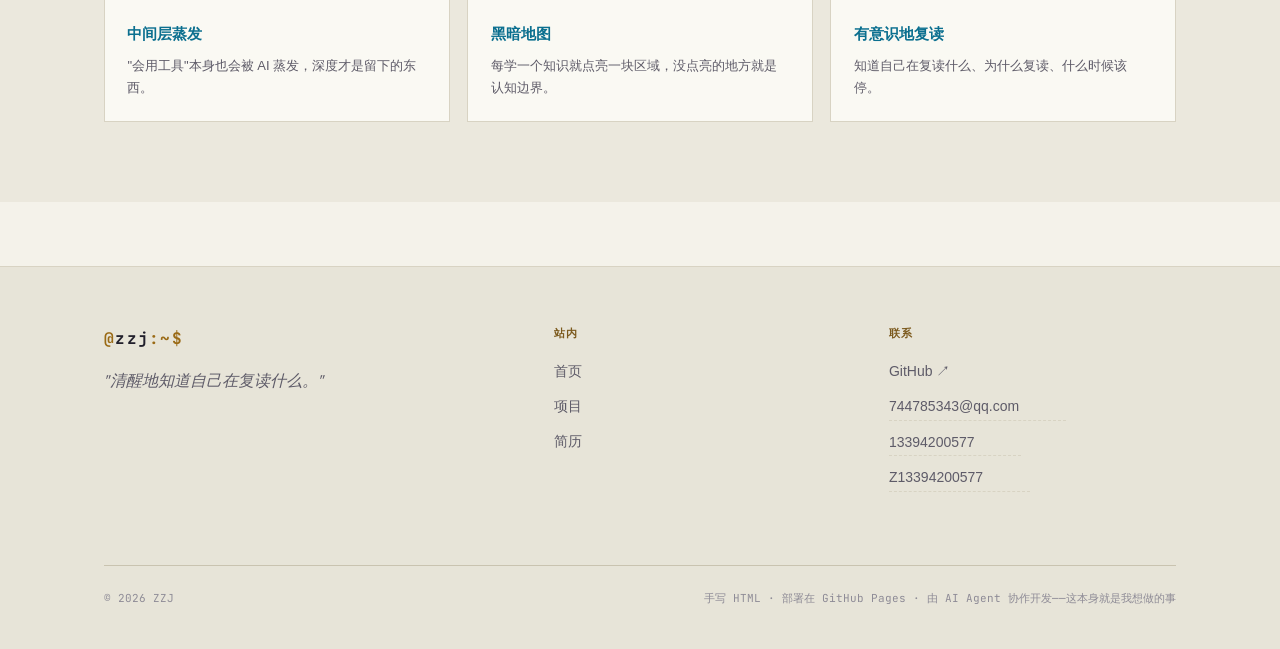
==== commit 63e28533: "rename: 全站朱梓健→ZZJ 隐藏真名" ====
--- a/blog.html
+++ b/blog.html
@@ -3,8 +3,8 @@
 <head>
 <meta charset="UTF-8">
 <meta name="viewport" content="width=device-width, initial-scale=1.0">
-<title>博客 — 朱梓健</title>
-<meta name="description" content="朱梓健的思考碎片：关于 AI、认知边界、复读与创新，以及一个普通人怎么在 Agent 时代找到自己的位置。">
+<title>博客 — ZZJ</title>
+<meta name="description" content="ZZJ的思考碎片：关于 AI、认知边界、复读与创新，以及一个普通人怎么在 Agent 时代找到自己的位置。">
 <link rel="preconnect" href="https://fonts.googleapis.com">
 <link rel="preconnect" href="https://fonts.gstatic.com" crossorigin>
 <link href="https://fonts.googleapis.com/css2?family=Newsreader:ital,wght@0,500;0,600;1,400;1,500&family=JetBrains+Mono:wght@400;500;700&display=swap" rel="stylesheet">
@@ -163,7 +163,7 @@
               </ul>
     </div>
     <div class="footer-bottom" style="grid-column: 1 / -1;">
-      <span>© <span id="year">2026</span> 朱梓健</span>
+      <span>© <span id="year">2026</span> ZZJ</span>
       <span>手写 HTML · 部署在 GitHub Pages · 由 AI Agent 协作开发——这本身就是我想做的事</span>
     </div>
   </div>
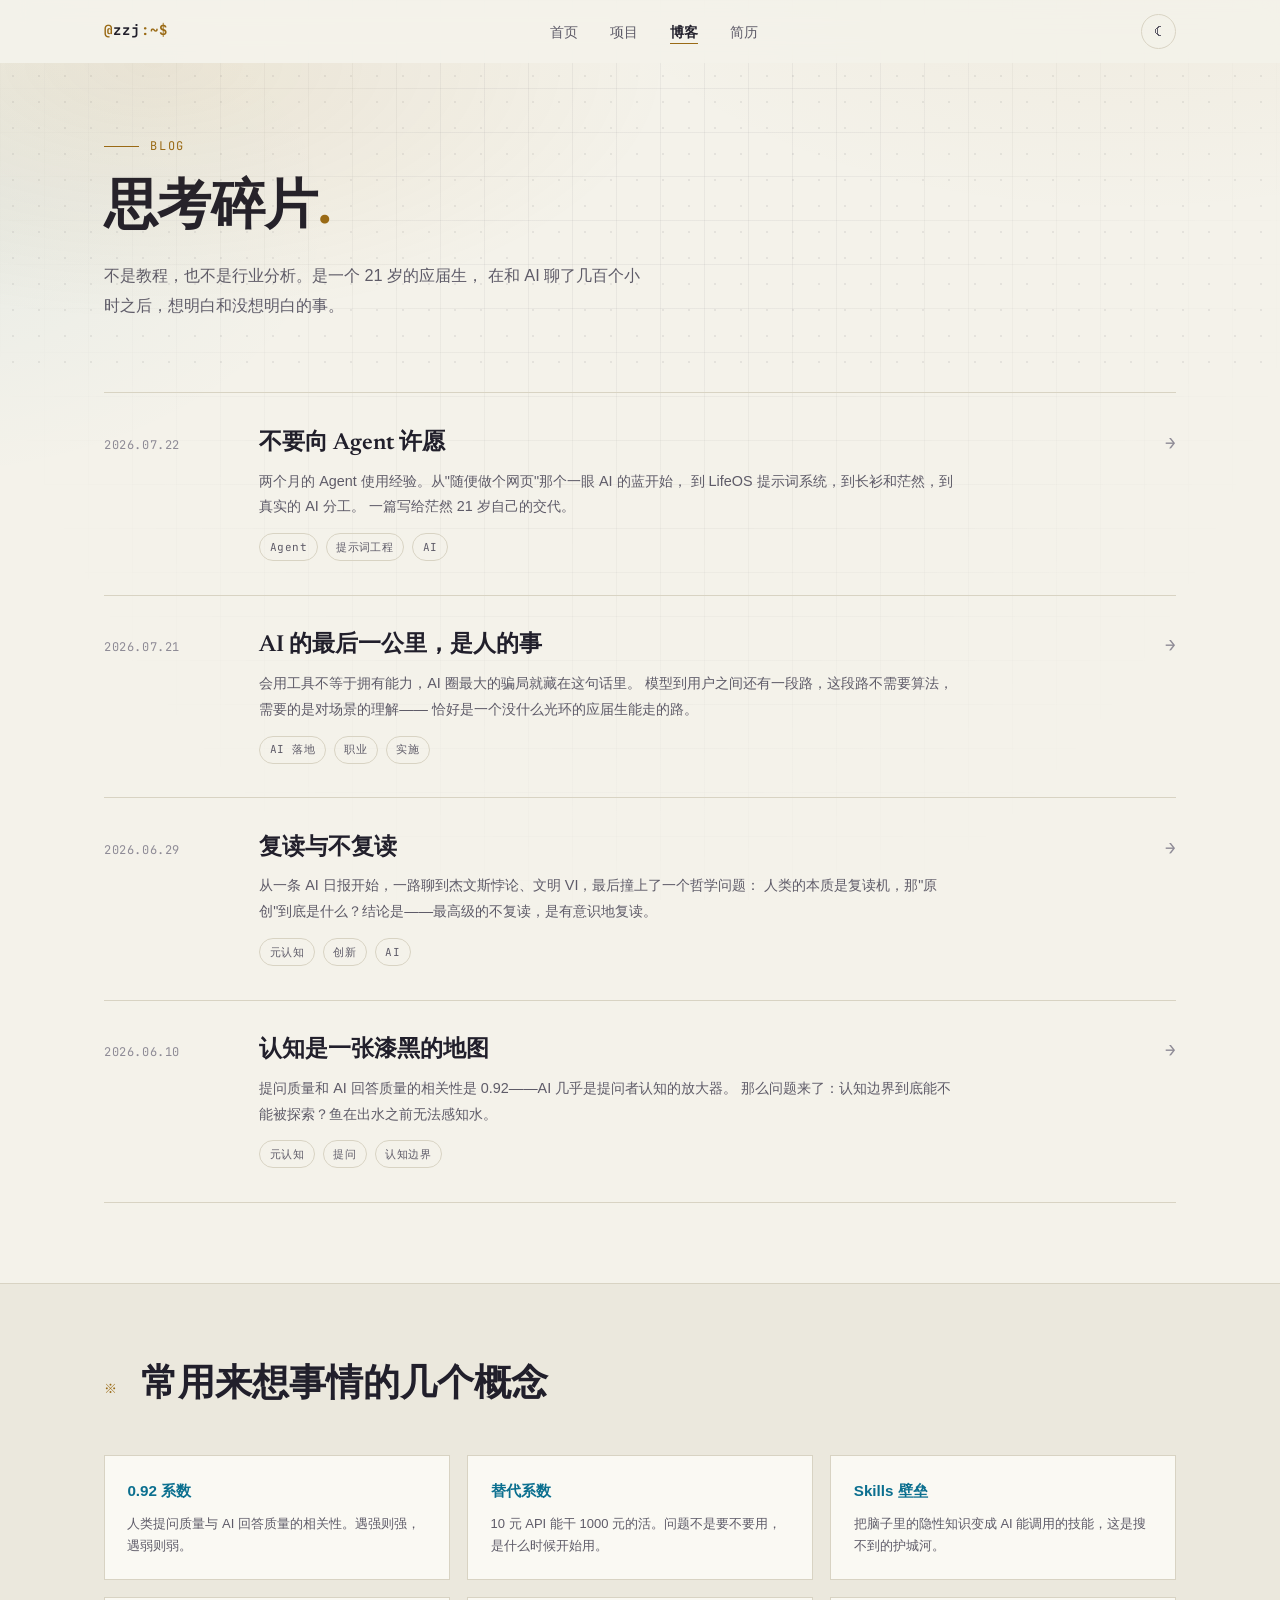
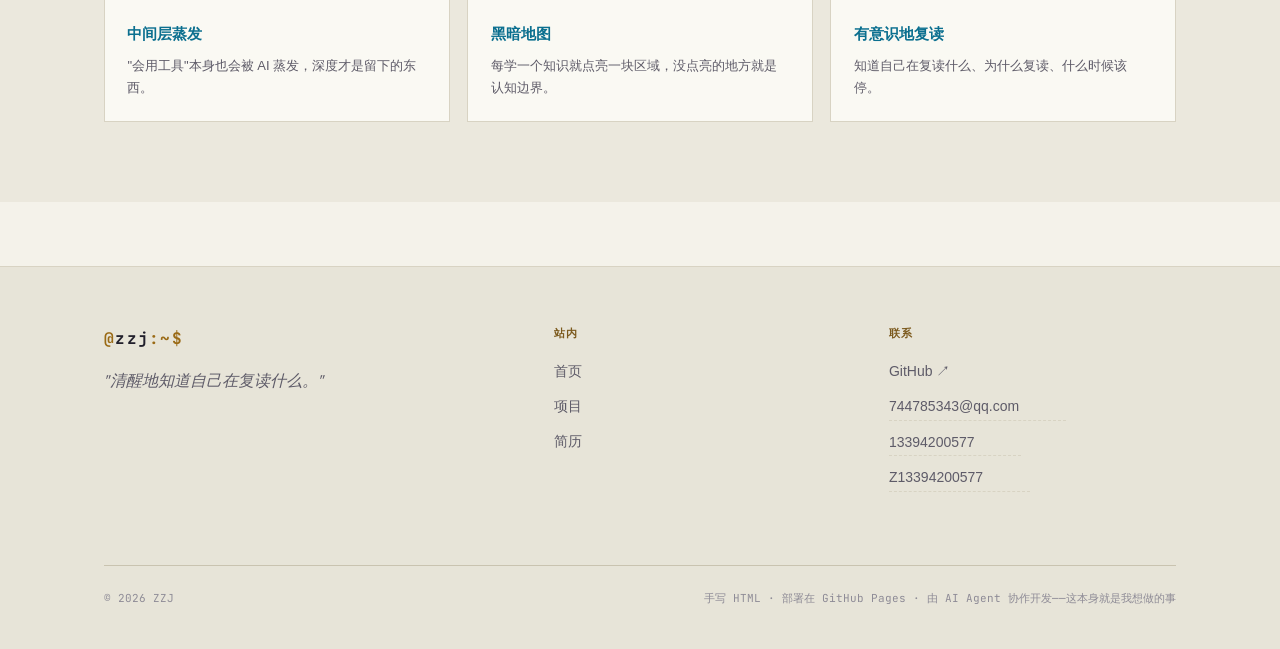
==== commit ff375b12: "fix: 博客列表和导航按时间从新到旧排序" ====
--- a/blog.html
+++ b/blog.html
@@ -70,6 +70,23 @@
         </a>
       </li>
       <li class="reveal" style="--d:.08s">
+        <a href="blog/last-mile.html">
+          <div class="post-row">
+            <span class="post-date">2026.07.21</span>
+            <div>
+              <h3>AI 的最后一公里，是人的事</h3>
+              <p class="post-excerpt">
+                会用工具不等于拥有能力，AI 圈最大的骗局就藏在这句话里。
+                模型到用户之间还有一段路，这段路不需要算法，需要的是对场景的理解——
+                恰好是一个没什么光环的应届生能走的路。
+              </p>
+              <div class="post-tags"><span class="tag">AI 落地</span><span class="tag">职业</span><span class="tag">实施</span></div>
+            </div>
+            <span class="post-arrow">→</span>
+          </div>
+        </a>
+      </li>
+      <li class="reveal" style="--d:.16s">
         <a href="blog/fudu.html">
           <div class="post-row">
             <span class="post-date">2026.06.29</span>
@@ -85,7 +102,7 @@
           </div>
         </a>
       </li>
-      <li class="reveal" style="--d:.1s">
+      <li class="reveal" style="--d:.24s">
         <a href="blog/map.html">
           <div class="post-row">
             <span class="post-date">2026.06.10</span>
@@ -96,23 +113,6 @@
                 那么问题来了：认知边界到底能不能被探索？鱼在出水之前无法感知水。
               </p>
               <div class="post-tags"><span class="tag">元认知</span><span class="tag">提问</span><span class="tag">认知边界</span></div>
-            </div>
-            <span class="post-arrow">→</span>
-          </div>
-        </a>
-      </li>
-      <li class="reveal" style="--d:.2s">
-        <a href="blog/last-mile.html">
-          <div class="post-row">
-            <span class="post-date">2026.07.21</span>
-            <div>
-              <h3>AI 的最后一公里，是人的事</h3>
-              <p class="post-excerpt">
-                会用工具不等于拥有能力，AI 圈最大的骗局就藏在这句话里。
-                模型到用户之间还有一段路，这段路不需要算法，需要的是对场景的理解——
-                恰好是一个没什么光环的应届生能走的路。
-              </p>
-              <div class="post-tags"><span class="tag">AI 落地</span><span class="tag">职业</span><span class="tag">实施</span></div>
             </div>
             <span class="post-arrow">→</span>
           </div>
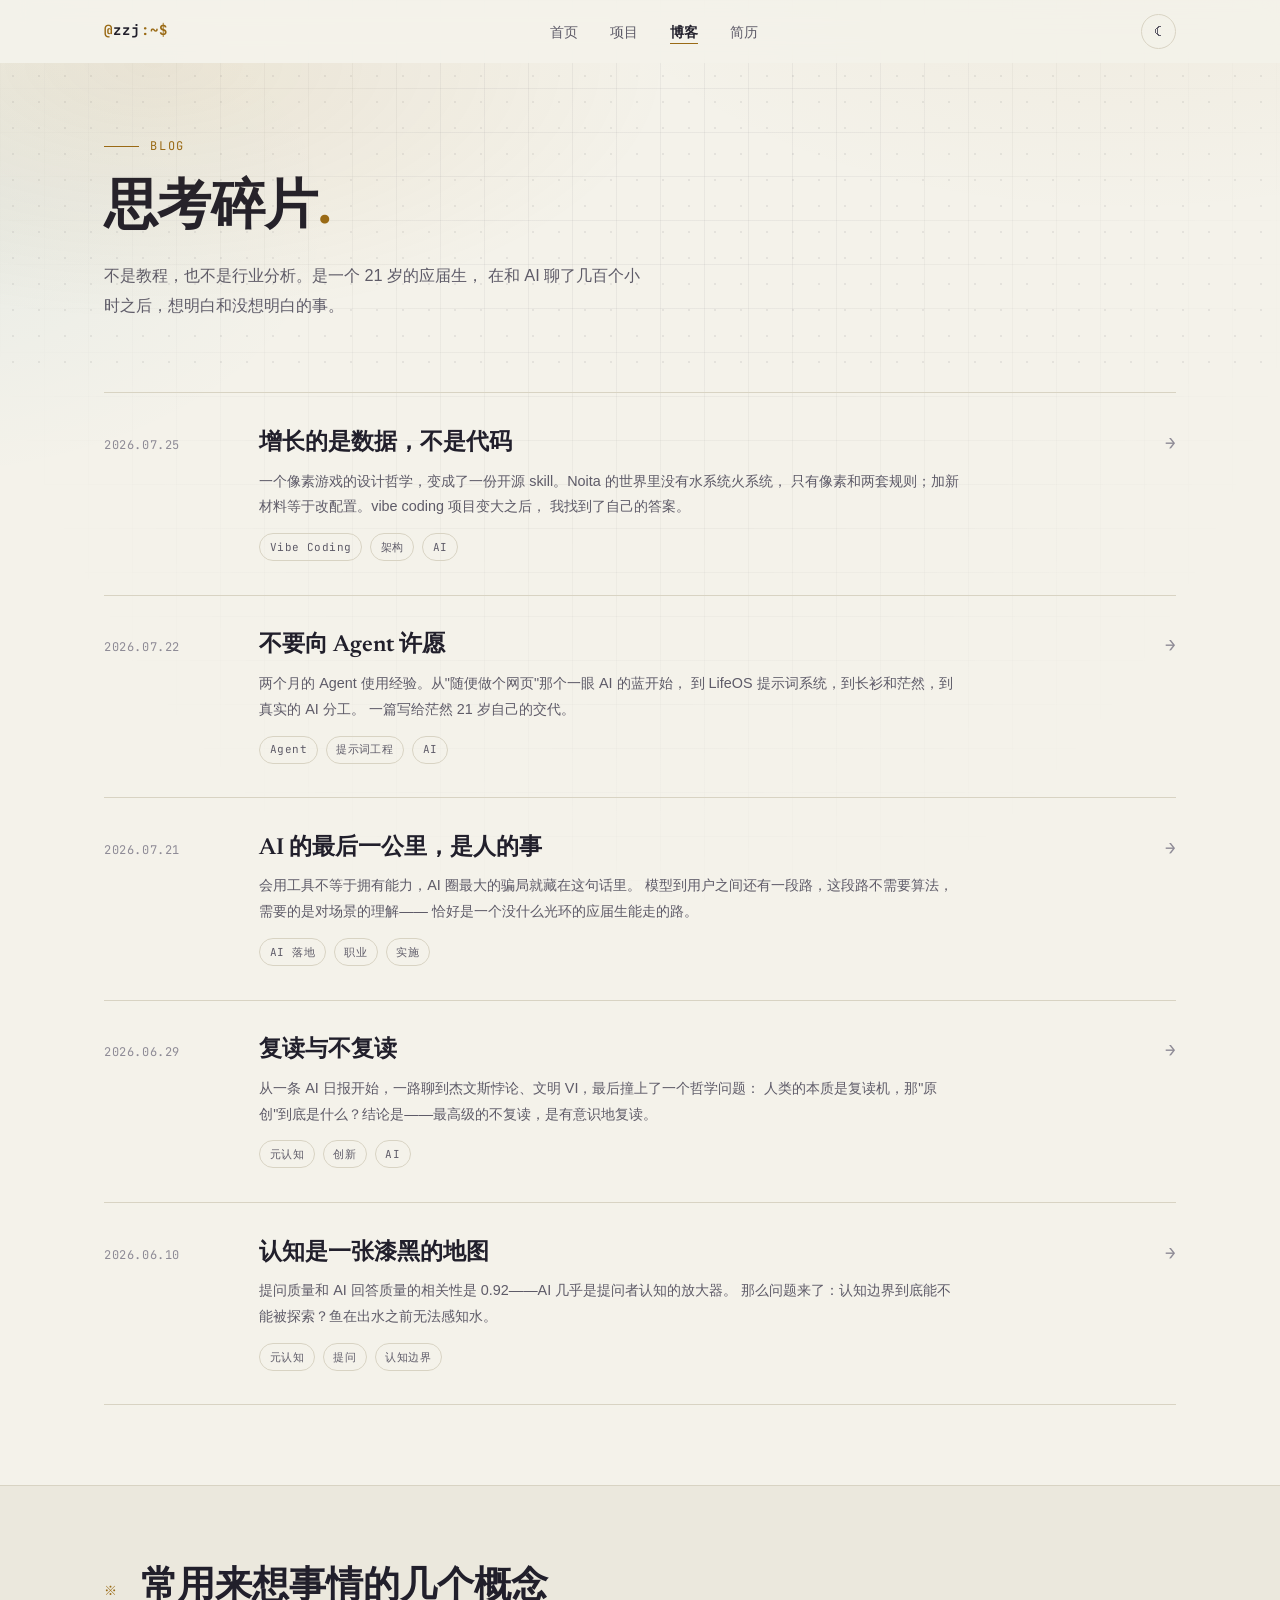
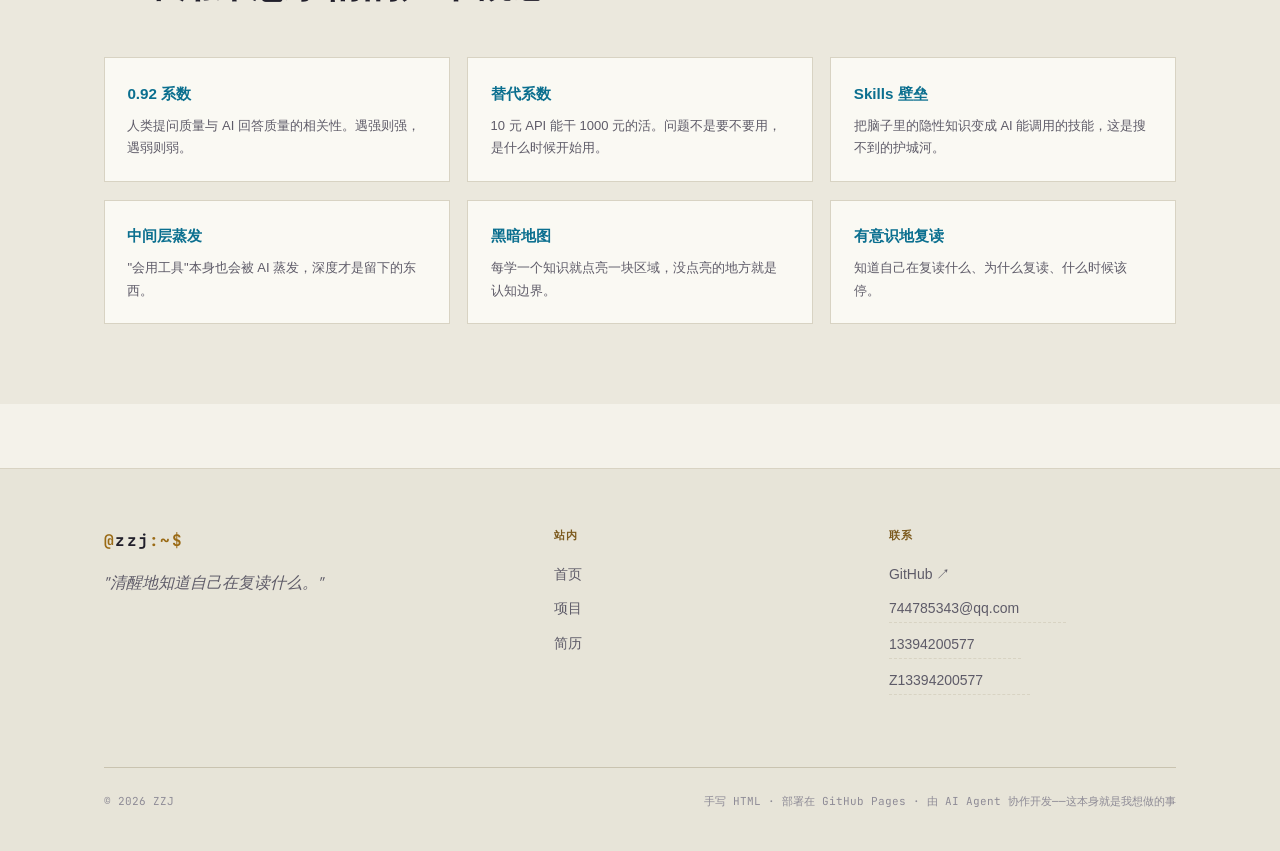
==== commit 00d6a15d: "博客№05: 增长的是数据，不是代码（Noita→DNA 架构设计）" ====
--- a/blog.html
+++ b/blog.html
@@ -53,6 +53,23 @@
   <div class="container">
     <ul class="post-list">
       <li class="reveal">
+        <a href="blog/dna.html">
+          <div class="post-row">
+            <span class="post-date">2026.07.25</span>
+            <div>
+              <h3>增长的是数据，不是代码</h3>
+              <p class="post-excerpt">
+                一个像素游戏的设计哲学，变成了一份开源 skill。Noita 的世界里没有水系统火系统，
+                只有像素和两套规则；加新材料等于改配置。vibe coding 项目变大之后，
+                我找到了自己的答案。
+              </p>
+              <div class="post-tags"><span class="tag">Vibe Coding</span><span class="tag">架构</span><span class="tag">AI</span></div>
+            </div>
+            <span class="post-arrow">→</span>
+          </div>
+        </a>
+      </li>
+      <li class="reveal" style="--d:.08s">
         <a href="blog/agent-no-wish.html">
           <div class="post-row">
             <span class="post-date">2026.07.22</span>
